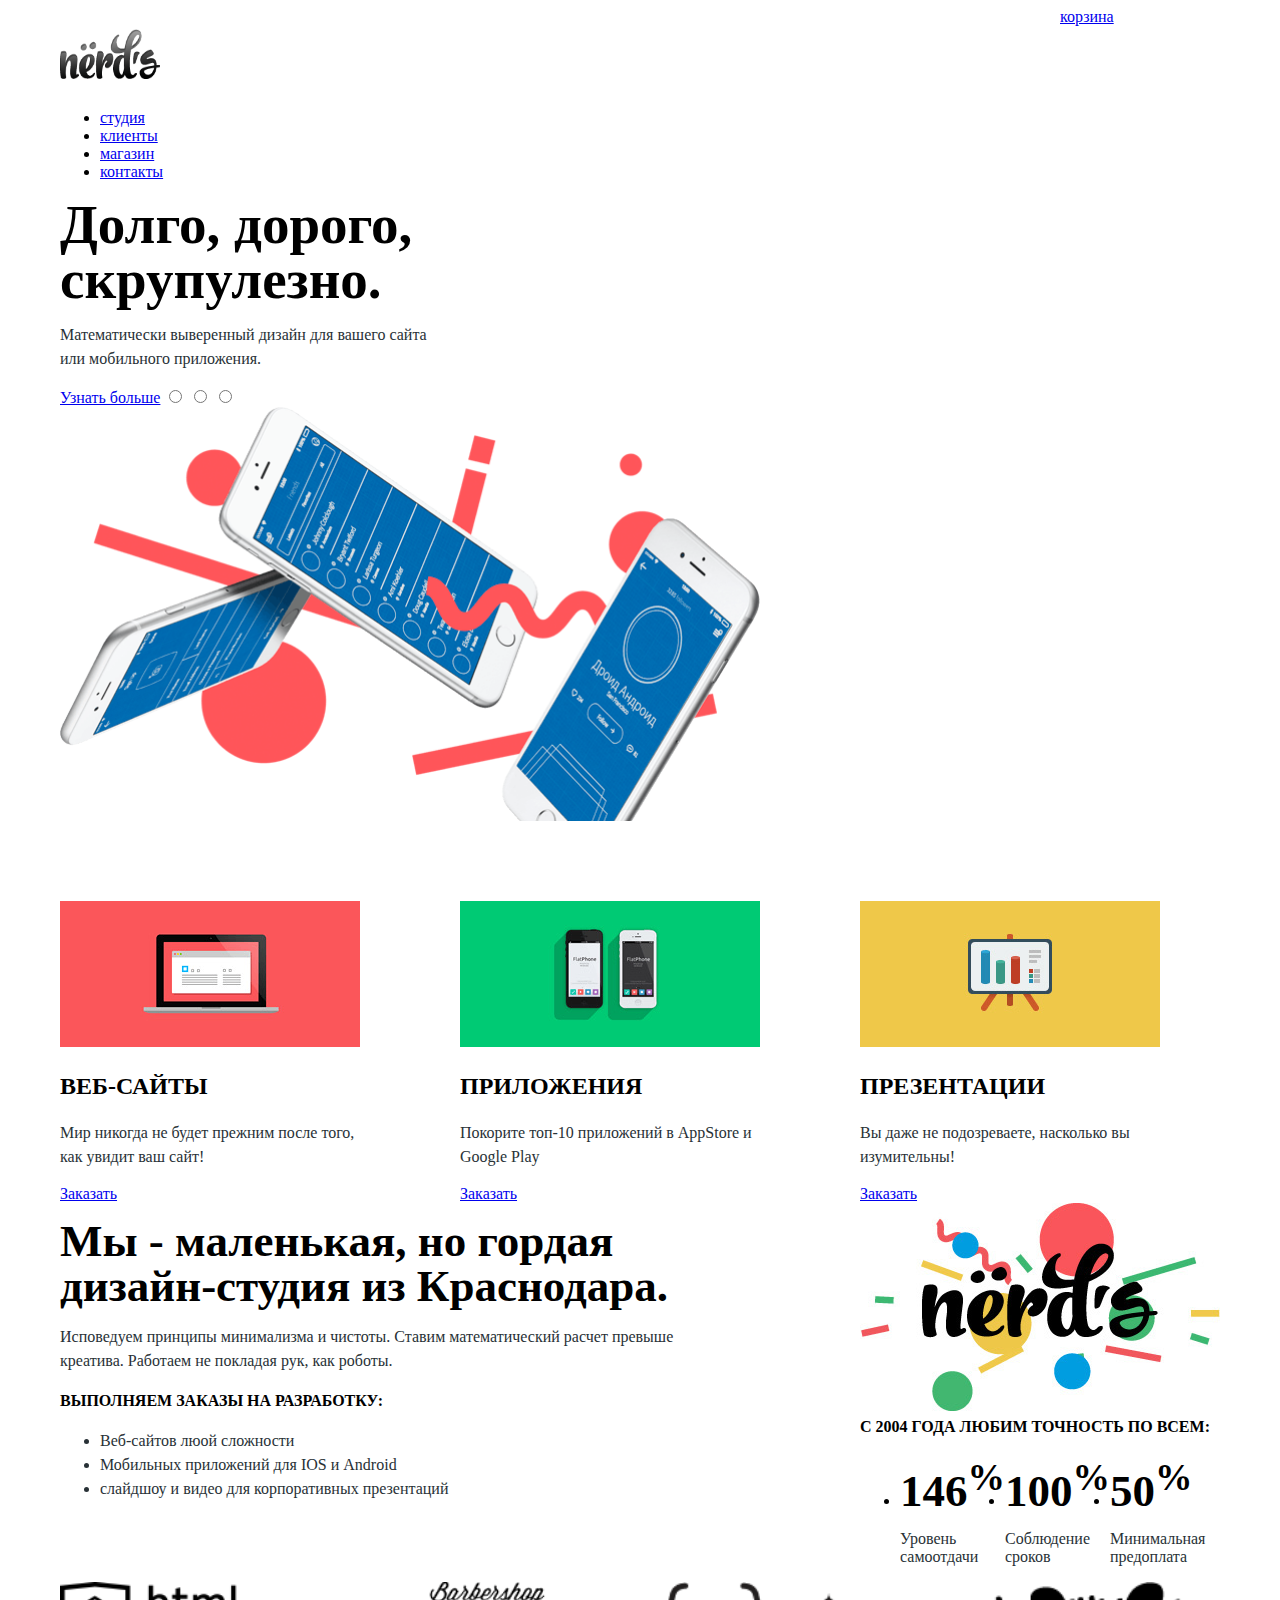
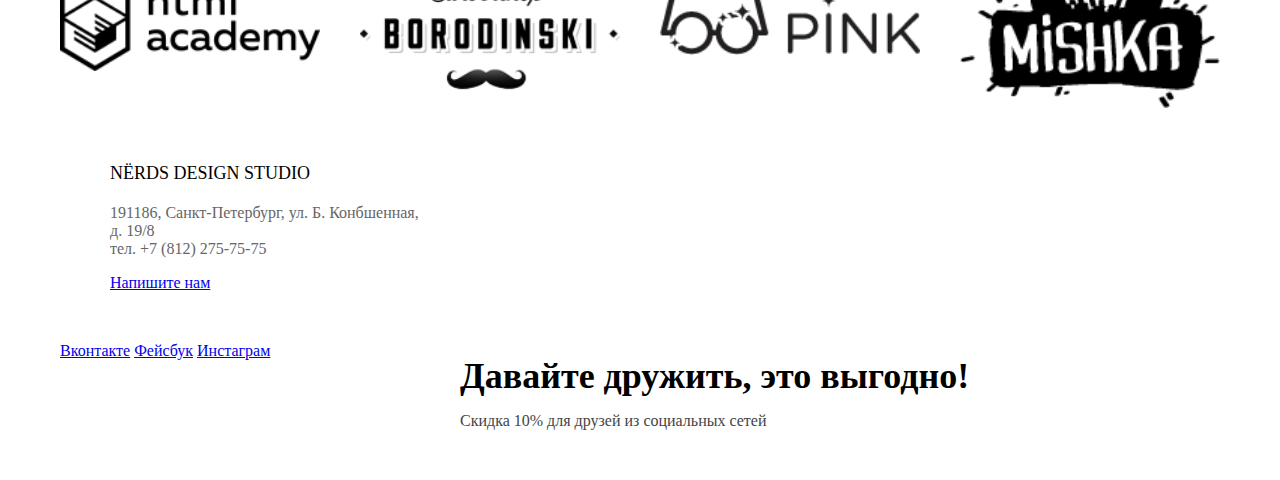
==== index.html @ a2ff3394 "Исправления" ====
<!DOCTYPE html>
<html lang="ru">
  <head>
    <meta charset="utf-8">
    <title>HTML Academy: Нёрдс</title>
    <link rel="stylesheet" href="css/style.css">
  </head>
  <body>
    <header class="main-header">
      <div class="container clearfix">
        <nav class="main-navigation">
          <h1  class="index-logo">
            <a><img src="img/nerds-logo.png" width="100" height="50" alt="Nёrds"></a>
          </h1>
          <ul>
            <li>
              <a href="#">студия</a>
            </li>
            <li>
              <a href="#">клиенты</a>
            </li>
            <li>
              <a href="catalog.html">магазин</a>
            </li>
            <li>
              <a href="#">контакты</a>
            </li>
          </ul>
        </nav>
        <div class="user-block">
          <a class="trash" href="#">корзина</a>
        </div>
        <div class="slider">
          <b>Долго, дорого, скрупулезно.</b>
          <p>Математически выверенный дизайн
              для вашего сайта или мобильного приложения.</p>
          <a class="btn" href="#">Узнать больше</a>
          <img src="img/slide1.png" alt="Компьютеры">
          <input type="radio" name="slider">
          <input type="radio" name="slider">
          <input type="radio" name="slider">
        </div>
      </div>
    </header>
    <main class="container clearfix">
      <div>
        <section class="activity">
          <img src="img/illustration-1.png" alt="Компьютер">
          <h2>веб-сайты</h2>
          <p>Мир никогда не будет прежним после того, как увидит ваш сайт!</p>
          <a class="btn" href="#">Заказать</a>
        </section>
        <section class="activity">
          <img src="img/illustration-2.png" alt="Мобильный телефон">
          <h2>Приложения</h2>
          <p>Покорите топ-10 приложений в AppStore и Google Play</p>
          <a class="btn" href="#">Заказать</a>
        </section>
        <section class="activity">
          <img src="img/illustration-3.png" alt="Презентация">
          <h2>Презентации</h2>
          <p>Вы даже не подозреваете, насколько вы изумительны!</p>
          <a class="btn" href="#">Заказать</a>
        </section>
      </div>
      <div class="company clearfix">
        <div class="description-company">
          <p><b>Мы - маленькая, но гордая дизайн-студия из Краснодара.</b></p>
          <p>Исповедуем принципы минимализма и чистоты. Ставим математический расчет
          превыше креатива. Работаем не покладая рук, как роботы.</p>
          <span>Выполняем заказы на разработку:</span>
          <ul>
            <li>Веб-сайтов люой сложности</li>
            <li>Мобильных приложений для IOS и Android</li>
            <li>слайдшоу и видео для корпоративных презентаций</li>
          </ul>
        </div>
        <div class="about-percentage">
          <img src="img/nerds-illustration.jpg" alt="logo-nerds">
          <span>С 2004 года любим точность по всем:</span>
          <ul>
            <li>
              <b>146<sup>%</sup></b>
              <p>Уровень самоотдачи</p>
            </li>
            <li>
              <b>100<sup>%</sup></b>
              <p>Соблюдение сроков</p>
            </li>
            <li>
              <b>50<sup>%</sup></b>
              <p>Минимальная предоплата</p>
            </li>
          </ul>
        </div>
      </div>
      <div class="sites clearfix">
        <img src="img/logo-1.png" alt="logo html academy">
        <img src="img/logo-2.png" alt="logo barbershop Borodinsky">
        <img src="img/logo-3.png" alt="logo pink">
        <img src="img/logo-4.png" alt="logo mishka">
      </div>
    </main>
    <footer class="main-footer">
      <div class="container map clearfix">
        <div class="contacts">
          <span>Nёrds design studio</span>
          <p>191186, Санкт-Петербург, ул. Б. Конбшенная, д. 19/8<br>
            тел. +7 (812) 275-75-75
          </p>
          <a class="btn" href="#">Напишите нам</a>
        </div>
      </div>
      <div class="container clearfix">
        <div class="footer-social">
          <a class="social-btn social-btn-vk" href="#">Вконтакте</a>
          <a class="social-btn social-btn-fb" href="#">Фейсбук</a>
          <a class="social-btn social-btn-inst" href="#">Инстаграм</a>
        </div>
        <div class="footer-offer">
          <p><b>Давайте дружить, это выгодно!</b></p>
          <p>Скидка 10% для друзей из социальных сетей</p>
        </div>
      </div>
    </footer>
  </body>
</html>
---- css/style.css ----
html{
  font-family: "Roboto";
  text-align: left;
}
.activity h2{
  color: #000000;
  font-size: 24px;
  line-height: 30px;
  text-transform: uppercase;
}
.slider p, .activity p, .description-company p, .description-company li{
  font-size: 16px;
  line-height: 24px;
  color: #283136;
}
.about-percentage p{
  font-size: 16px;
  line-height: 18px;
  color: #283136;
}
.footer-offer p{
  font-size: 16px;
  line-height: 22px;
  color: #444444;
}
.contacts p{
  font-size: 16px;
  line-height: 18px;
  color: #666666;
}
.slider b, .page-name{
  font-size: 55px;
  line-height: 55px;
  color: #000000;
}
.page-name{
  text-align: center;
}
.company b{
  font-size: 45px;
  line-height: 45px;
  color: #000000;
}
.company span{
  font-size: 16px;
  line-height: 24px;
  color: #000000;
  text-transform: uppercase;
  font-weight: bold;
}
.footer-offer b{
  font-size: 36px;
  line-height: 36px;
  color: #000000;
}
.filter h2, .catalog h2, .contacts span{
  font-size: 18px;
  line-height: 30px;
  color: #000000;
  text-transform: uppercase;
}
.filter label{
  font-size: 16px;
  line-height: 20px;
  color: #283136;
}
.clearfix::after {
  content: "";

  display: table;
  clear: both;
}
.container{
  width: 1160px;
  min-height: 130px;
  margin: 0 auto;
  padding: 0 20px;
}
.main-navigation{
  width: 960px;
  float: left;
}
.user-block{
  width: 160px;
  float: right;
}
.slider{
  width: 380px;
  float: left;
  margin-right: 55px;
}
.slider img{
  float: left;
  width: 700px;
  margin-right: 30px;
}
.main-header{
  margin-bottom: 80px;
}
.activity{
  width: 300px;
  margin-right: 100px;
  float: left;
}
.activity:nth-child(3){
  margin-right: 0;
}
.description-company{
  width: 660px;
  float: left;
}
.about-percentage{
  width: 360px;
  float: right;
}
.about-percentage li{
  width: 105px;
  float: left;
}
.sites img{
  width: 260px;
  float: left;
  margin-right: 40px;
}
.sites img:nth-child(4){
  margin-right: 0;
}
.map{
  background: url(img/map.png);
}
.contacts{
  width: 320px;
  float: left;
  padding: 50px;
}
.footer-social{
  width: 260px;
  float: left;
  margin-right: 140px;
}
.footer-offer{
  width: 560px;
  float: left;
}
.filter{
  width: 260px;
  float: left;
  margin-right: 140px;
}
.catalog{
  width: 760px;
  float: right;
}
.product{
  width: 360px;
  float: left;
  margin-right: 40px;
}
.product:nth-child(2n){
  margin-right: 0;
}
.catalog-sort h2{
  width: 160px;
  float: left;
}
.catalog-sort-how{
  width: 360px;
  float: right;
}
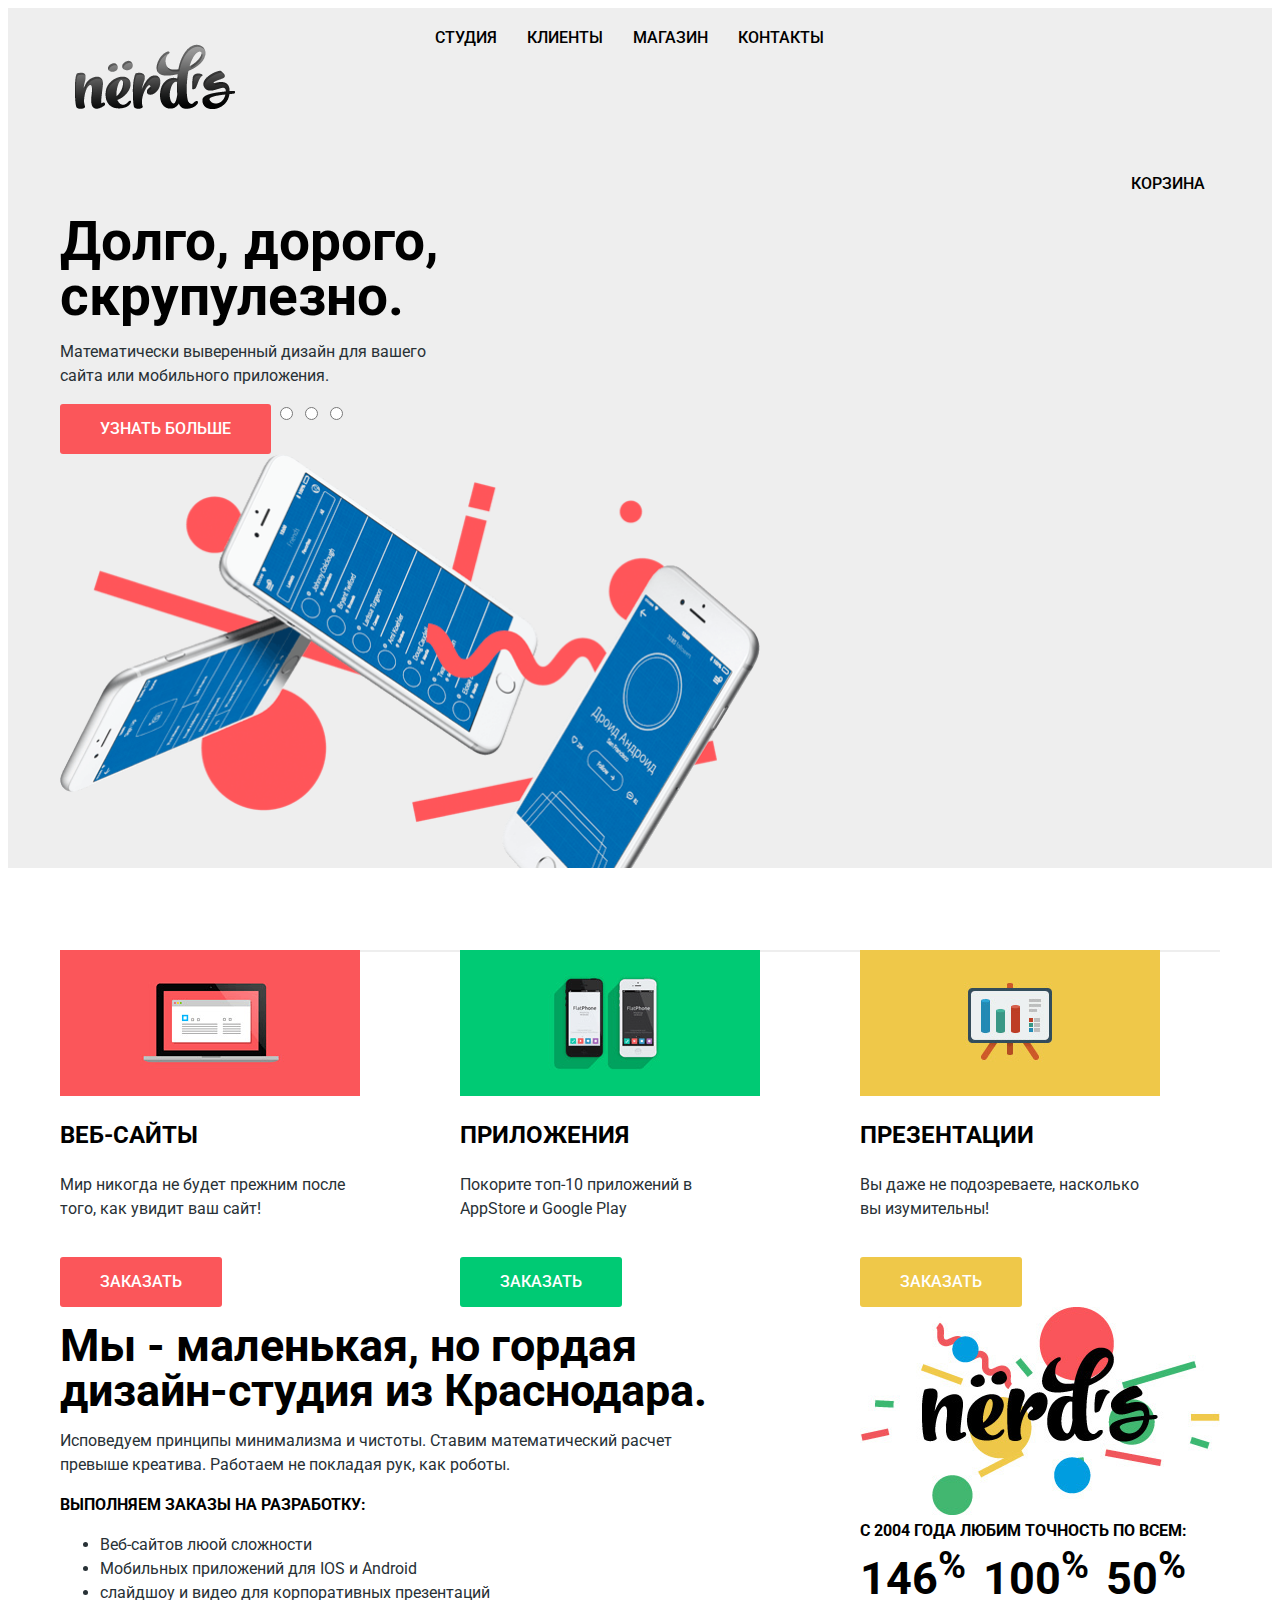
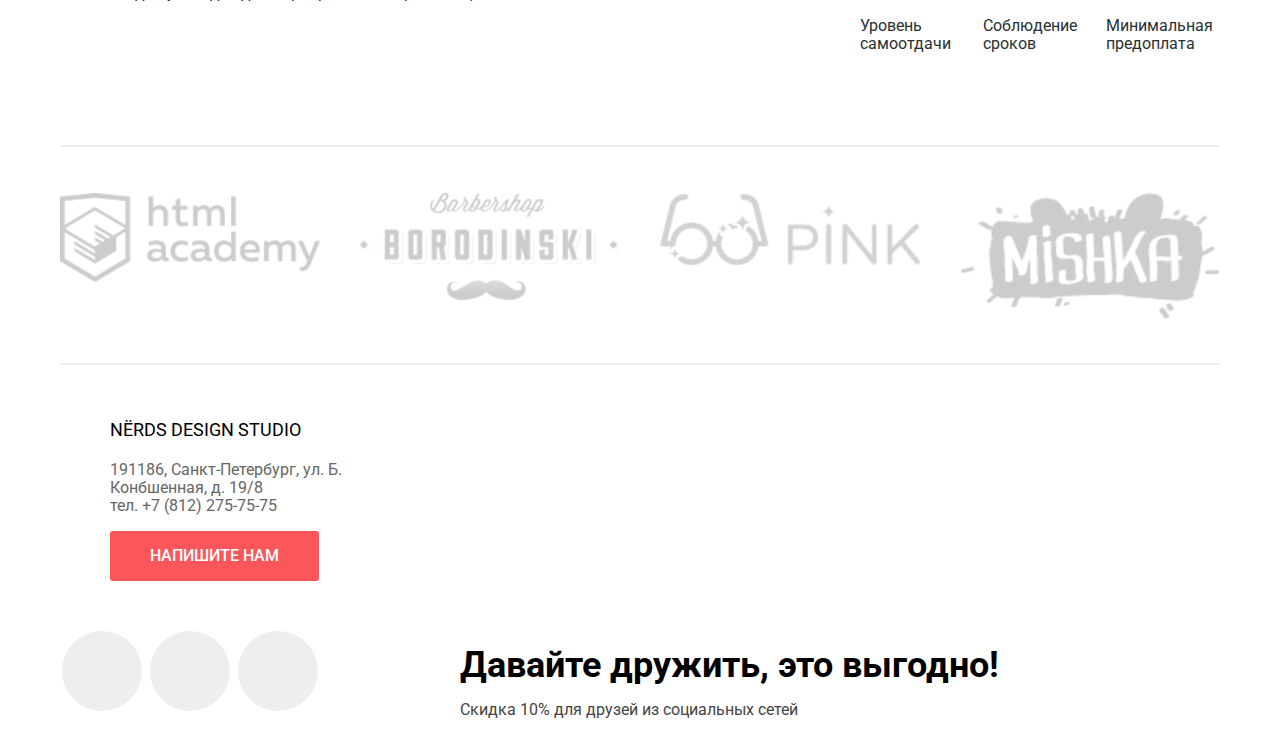
==== commit c70a0e75: "декоративные элементы" ====
--- a/index.html
+++ b/index.html
@@ -3,32 +3,35 @@
   <head>
     <meta charset="utf-8">
     <title>HTML Academy: Нёрдс</title>
+    <link href="https://fonts.googleapis.com/css?family=Roboto:400,500,700&amp;subset=cyrillic" rel="stylesheet">
     <link rel="stylesheet" href="css/style.css">
   </head>
   <body>
     <header class="main-header">
       <div class="container clearfix">
-        <nav class="main-navigation">
-          <h1  class="index-logo">
-            <a><img src="img/nerds-logo.png" width="100" height="50" alt="Nёrds"></a>
-          </h1>
-          <ul>
-            <li>
-              <a href="#">студия</a>
-            </li>
-            <li>
-              <a href="#">клиенты</a>
-            </li>
-            <li>
-              <a href="catalog.html">магазин</a>
-            </li>
-            <li>
-              <a href="#">контакты</a>
-            </li>
-          </ul>
-        </nav>
-        <div class="user-block">
-          <a class="trash" href="#">корзина</a>
+        <div class="header-menu clearfix">
+          <nav class="main-navigation clearfix">
+            <h1  class="index-logo">
+              <a><img src="img/nerds-logo.png" alt="Nёrds"></a>
+            </h1>
+            <ul class="main-menu">
+              <li>
+                <a href="#">студия</a>
+              </li>
+              <li>
+                <a href="#">клиенты</a>
+              </li>
+              <li>
+                <a href="catalog.html">магазин</a>
+              </li>
+              <li>
+                <a href="#">контакты</a>
+              </li>
+            </ul>
+          </nav>
+          <div class="user-block">
+            <a class="cart" href="#">корзина</a>
+          </div>
         </div>
         <div class="slider">
           <b>Долго, дорого, скрупулезно.</b>
@@ -43,7 +46,7 @@
       </div>
     </header>
     <main class="container clearfix">
-      <div>
+      <div class="activities">
         <section class="activity">
           <img src="img/illustration-1.png" alt="Компьютер">
           <h2>веб-сайты</h2>
@@ -54,13 +57,13 @@
           <img src="img/illustration-2.png" alt="Мобильный телефон">
           <h2>Приложения</h2>
           <p>Покорите топ-10 приложений в AppStore и Google Play</p>
-          <a class="btn" href="#">Заказать</a>
+          <a class="btn btn-2" href="#">Заказать</a>
         </section>
         <section class="activity">
           <img src="img/illustration-3.png" alt="Презентация">
           <h2>Презентации</h2>
           <p>Вы даже не подозреваете, насколько вы изумительны!</p>
-          <a class="btn" href="#">Заказать</a>
+          <a class="btn btn-3" href="#">Заказать</a>
         </section>
       </div>
       <div class="company clearfix">
--- a/css/style.css
+++ b/css/style.css
@@ -1,6 +1,132 @@
 html{
-  font-family: "Roboto";
+  font-family: 'Roboto', sans-serif;
   text-align: left;
+}
+body{
+  min-width: 1200px;
+}
+.clearfix::after {
+  content: "";
+  display: table;
+  clear: both;
+}
+.container{
+  width: 1160px;
+  margin: 0 auto;
+  padding: 0 20px;
+}
+.main-header{
+  background: #eeeeee;
+  color: #000000;
+}
+.index-logo{
+  float: left;
+  width: 160px;
+  margin-right: 200px;
+}
+.index-logo:hover{
+  opacity: 0.8;
+}
+.index-logo:active{
+  opacity: 0.3;
+}
+.main-menu{
+  float: left;
+  width: 440px;
+}
+.main-navigation ul{
+  margin: 0;
+  padding: 0;
+  list-style: none;
+  font-size: 0;
+}
+.main-navigation li{
+  display:inline-block;
+  vertical-align: top;
+  font-size: 16px;
+  line-height: 30px;
+  font-weight: 500;
+  text-transform: uppercase;
+}
+.main-navigation a{
+  display: block;
+  color: #000000;
+  text-decoration: none;
+  padding: 15px;
+}
+.main-navigation a:hover {
+  color: #fb565a;
+}
+.main-navigation a:active {
+  opacity: 0.3
+}
+.main-navigation a .active{
+  text-decoration: underline;
+}
+.user-block{
+  float: right;
+  max-width: 160px;
+}
+.cart{
+  position: relative;
+  display:inline-block;
+  padding: 15px;
+  padding-left: 60px;
+  vertical-align: top;
+  font-size: 16px;
+  line-height: 30px;
+  font-weight: 500;
+  text-transform: uppercase;
+  color: #000000;
+  text-decoration: none;
+}
+.cart:hover {
+  color: #fb565a;
+}
+.cart:active {
+  opacity: 0.3;
+}
+.cart::before {
+  content: "";
+  position: absolute;
+  top: 21px;
+  right: 100px;
+  width: 16px;
+  height: 20px;
+  background: url(img/cart-icon.png) no-repeat;
+}
+.slider{
+  width: 380px;
+  float: left;
+  margin-right: 55px;
+}
+.slider img{
+  float: left;
+  width: 700px;
+  margin-right: 30px;
+}
+.main-header{
+  margin-bottom: 80px;
+}
+.btn{
+  display: inline-block;
+  padding: 16px 40px;
+  font-size: 16px;
+  line-height: 18px;
+  font-weight: 500;
+  text-transform: uppercase;
+  text-decoration: none;
+  background: #fb565a;
+  color: #ffffff;
+  border-radius: 3px;
+  vertical-align: top;
+  text-align: center;
+}
+.btn-2{
+  background: #00ca74;
+}
+.btn-3{
+  background: #efc849;
 }
 .activity h2{
   color: #000000;
@@ -64,38 +190,12 @@
   line-height: 20px;
   color: #283136;
 }
-.clearfix::after {
-  content: "";
-
-  display: table;
-  clear: both;
-}
-.container{
-  width: 1160px;
-  min-height: 130px;
-  margin: 0 auto;
-  padding: 0 20px;
-}
-.main-navigation{
-  width: 960px;
-  float: left;
-}
-.user-block{
-  width: 160px;
-  float: right;
-}
-.slider{
-  width: 380px;
-  float: left;
-  margin-right: 55px;
-}
-.slider img{
-  float: left;
-  width: 700px;
-  margin-right: 30px;
-}
-.main-header{
-  margin-bottom: 80px;
+.activities{
+  margin-bottom: 82px;
+}
+.activity p{
+  margin-bottom: 36px;
+  margin-top: 23px;
 }
 .activity{
   width: 300px;
@@ -105,6 +205,11 @@
 .activity:nth-child(3){
   margin-right: 0;
 }
+.company{
+margin-top: 82px;
+margin-bottom: 76px;
+border-top: 2px solid #eeeeee;
+}
 .description-company{
   width: 660px;
   float: left;
@@ -113,14 +218,31 @@
   width: 360px;
   float: right;
 }
+.about-percentage ul{
+  margin: 0;
+  padding: 0;
+  list-style: none;
+  font-size: 0;
+}
 .about-percentage li{
   width: 105px;
   float: left;
+  margin-right: 18px;
+}
+.about-percentage li:nth-child(3){
+  margin-right: 0;
+}
+.sites{
+  border-top: 2px solid #eeeeee;
+  border-bottom: 2px solid #eeeeee;
 }
 .sites img{
   width: 260px;
   float: left;
   margin-right: 40px;
+  opacity: 0.2;
+  margin-top: 46px;
+  margin-bottom: 44px;
 }
 .sites img:nth-child(4){
   margin-right: 0;
@@ -137,6 +259,25 @@
   width: 260px;
   float: left;
   margin-right: 140px;
+}
+.social-btn{
+  display: inline-block;
+  width: 80px;
+  height: 80px;
+  margin: 0 2px;
+  vertical-align: top;
+  text-decoration: none;
+  font-size: 0;
+  border-radius: 80px;
+}
+.social-btn-vk{
+  background: #eeeeee url(img/vk-icon.png) no-repeat;
+}
+.social-btn-fb{
+  background: #eeeeee url(img/fb-icon.png) no-repeat;
+}
+.social-btn-inst{
+  background: #eeeeee url(img/insta-icon.png) no-repeat;
 }
 .footer-offer{
   width: 560px;
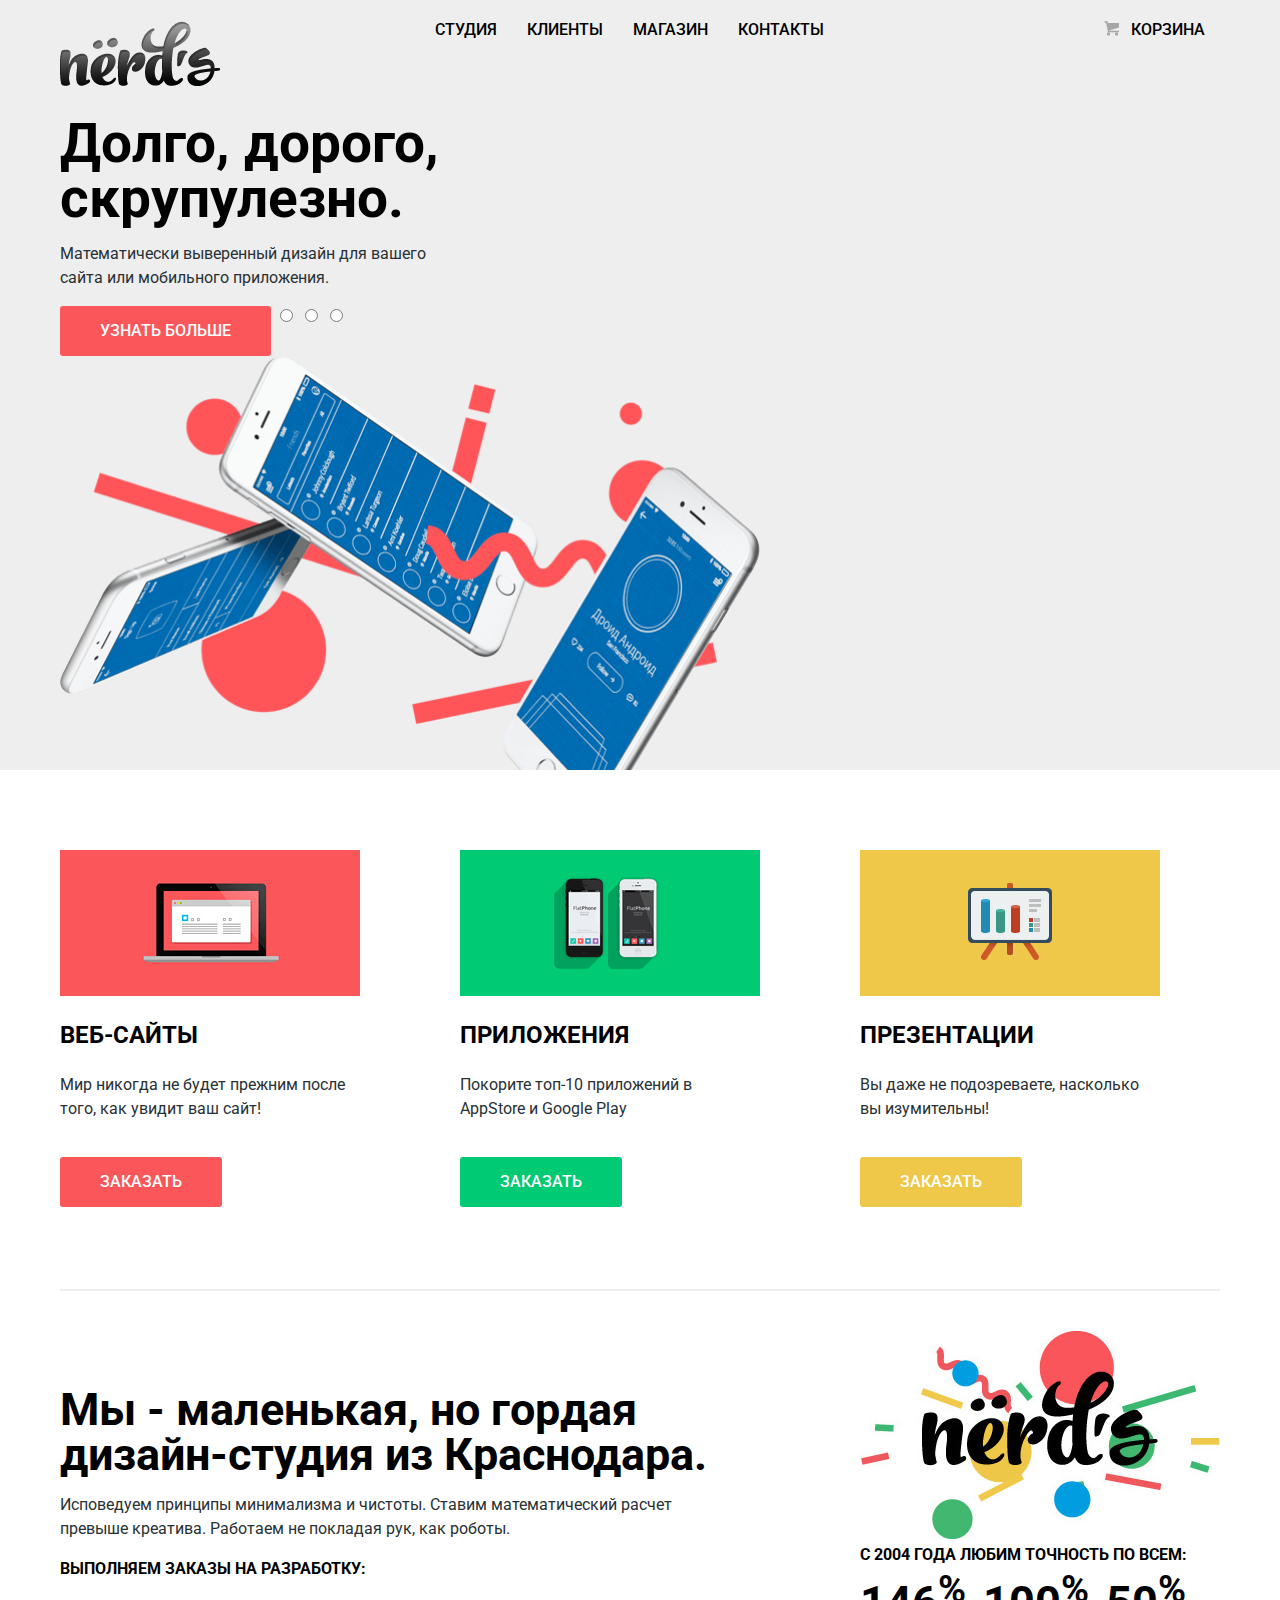
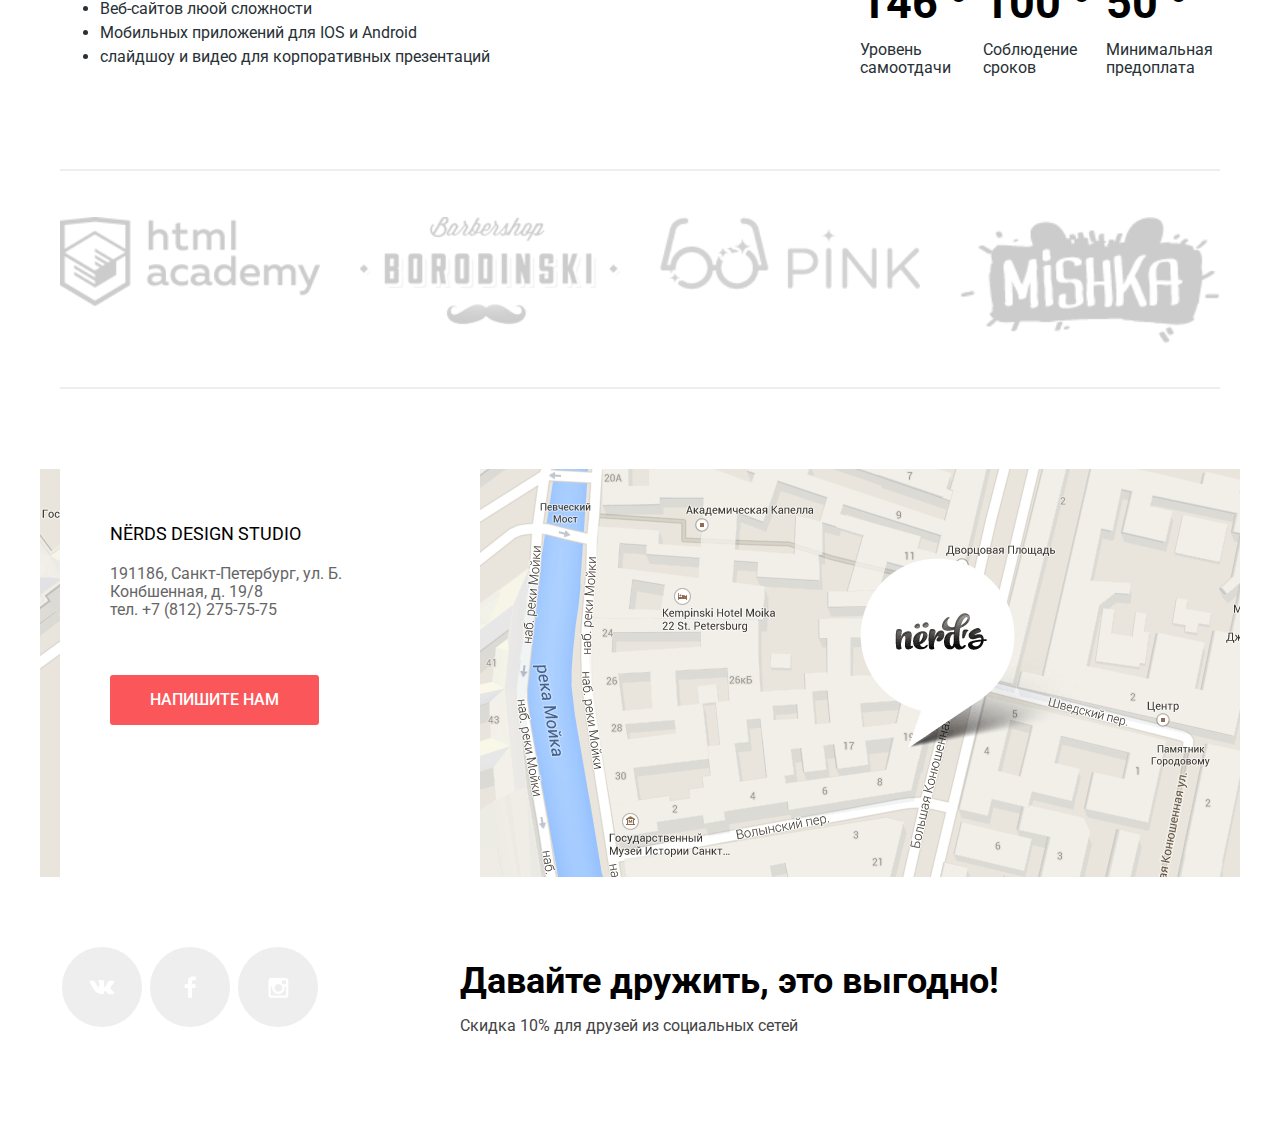
==== commit 5c248c2c: "исправления" ====
--- a/index.html
+++ b/index.html
@@ -10,10 +10,10 @@
     <header class="main-header">
       <div class="container clearfix">
         <div class="header-menu clearfix">
+          <h1  class="index-logo">
+            <a><img src="img/nerds-logo.png" alt="Nёrds"></a>
+          </h1>
           <nav class="main-navigation clearfix">
-            <h1  class="index-logo">
-              <a><img src="img/nerds-logo.png" alt="Nёrds"></a>
-            </h1>
             <ul class="main-menu">
               <li>
                 <a href="#">студия</a>
@@ -46,7 +46,7 @@
       </div>
     </header>
     <main class="container clearfix">
-      <div class="activities">
+      <div class="activities clearfix">
         <section class="activity">
           <img src="img/illustration-1.png" alt="Компьютер">
           <h2>веб-сайты</h2>
--- a/css/style.css
+++ b/css/style.css
@@ -4,6 +4,7 @@
 }
 body{
   min-width: 1200px;
+  margin: 0;
 }
 .clearfix::after {
   content: "";
@@ -30,7 +31,7 @@
 .index-logo:active{
   opacity: 0.3;
 }
-.main-menu{
+.main-navigation{
   float: left;
   width: 440px;
 }
@@ -93,7 +94,7 @@
   right: 100px;
   width: 16px;
   height: 20px;
-  background: url(img/cart-icon.png) no-repeat;
+  background: url(../img/cart-icon.png) no-repeat;
 }
 .slider{
   width: 380px;
@@ -149,7 +150,7 @@
   line-height: 22px;
   color: #444444;
 }
-.contacts p{
+.contacts p, .product-description p{
   font-size: 16px;
   line-height: 18px;
   color: #666666;
@@ -179,7 +180,7 @@
   line-height: 36px;
   color: #000000;
 }
-.filter h2, .catalog h2, .contacts span{
+.filter h2, .contacts span{
   font-size: 18px;
   line-height: 30px;
   color: #000000;
@@ -206,17 +207,19 @@
   margin-right: 0;
 }
 .company{
-margin-top: 82px;
+margin-top: 80px;
 margin-bottom: 76px;
 border-top: 2px solid #eeeeee;
 }
 .description-company{
   width: 660px;
   float: left;
+  padding-top: 80px;
 }
 .about-percentage{
   width: 360px;
   float: right;
+  padding-top: 40px;
 }
 .about-percentage ul{
   margin: 0;
@@ -247,18 +250,33 @@
 .sites img:nth-child(4){
   margin-right: 0;
 }
+.main-footer{
+  margin-top: 80px;
+  margin-bottom: 70px;
+}
 .map{
-  background: url(img/map.png);
+  background: url(../img/map.png) ;
+  background-size: 1440px 416px;
+  margin-bottom: 70px;
 }
 .contacts{
   width: 320px;
+  height: 308px;
   float: left;
   padding: 50px;
+  background: #ffffff;
+}
+.contacts .btn{
+  margin-top: 40px;
+}
+.contacts span{
+  margin-bottom: 27px;
 }
 .footer-social{
   width: 260px;
   float: left;
   margin-right: 140px;
+  text-align: center;
 }
 .social-btn{
   display: inline-block;
@@ -271,13 +289,19 @@
   border-radius: 80px;
 }
 .social-btn-vk{
-  background: #eeeeee url(img/vk-icon.png) no-repeat;
+  background: #eeeeee url(../img/vk-icon.png) no-repeat center;
 }
 .social-btn-fb{
-  background: #eeeeee url(img/fb-icon.png) no-repeat;
+  background: #eeeeee url(../img/fb-icon.png) no-repeat center;
 }
 .social-btn-inst{
-  background: #eeeeee url(img/insta-icon.png) no-repeat;
+  background: #eeeeee url(../img/insta-icon.png) no-repeat center;
+}
+.social-btn:hover{
+  background-color: #e74246;
+}
+.social-btn:active{
+  background-color: #d7373b;
 }
 .footer-offer{
   width: 560px;
@@ -292,19 +316,63 @@
   width: 760px;
   float: right;
 }
-.product{
-  width: 360px;
-  float: left;
-  margin-right: 40px;
-}
-.product:nth-child(2n){
-  margin-right: 0;
-}
 .catalog-sort h2{
   width: 160px;
   float: left;
+  font-size: 18px;
+  line-height: 18px;
+  text-transform: uppercase;
 }
 .catalog-sort-how{
   width: 360px;
   float: right;
 }
+.catalog-sort-how a{
+  color: #000000;
+  font-size: 14px;
+  line-height: 18px;
+  text-decoration: none;
+  text-transform: uppercase;
+  opacity: 0.3;
+}
+.catalog-sort-how .active{
+  opacity: 1;
+}
+.product{
+  position: relative;
+  width: 360px;
+  float: left;
+  margin-right: 40px;
+  margin-bottom: 36px;
+}
+.product:nth-child(2n){
+  margin-right: 0;
+}
+.product:hover .product-description{
+  display: block;
+}
+.product-description{
+  display: none;
+  position: absolute;
+  bottom: 0;
+  background-color: #eeeeee;
+  width: 100%;
+  height: 232px;
+  text-align: center;
+}
+.product-description h2 a{
+  font-size: 18px;
+  line-height: 30px;
+  color: #000000;
+  text-transform: uppercase;
+  text-decoration: none;
+}
+.catalog-pagination .btn{
+  padding: 18px 20px;
+  background-color: #eeeeee;
+  margin-top: 24px;
+  color: #000000;
+}
+.catalog-pagination .btn:nth-child(4){
+  padding: 18px 80px;
+}
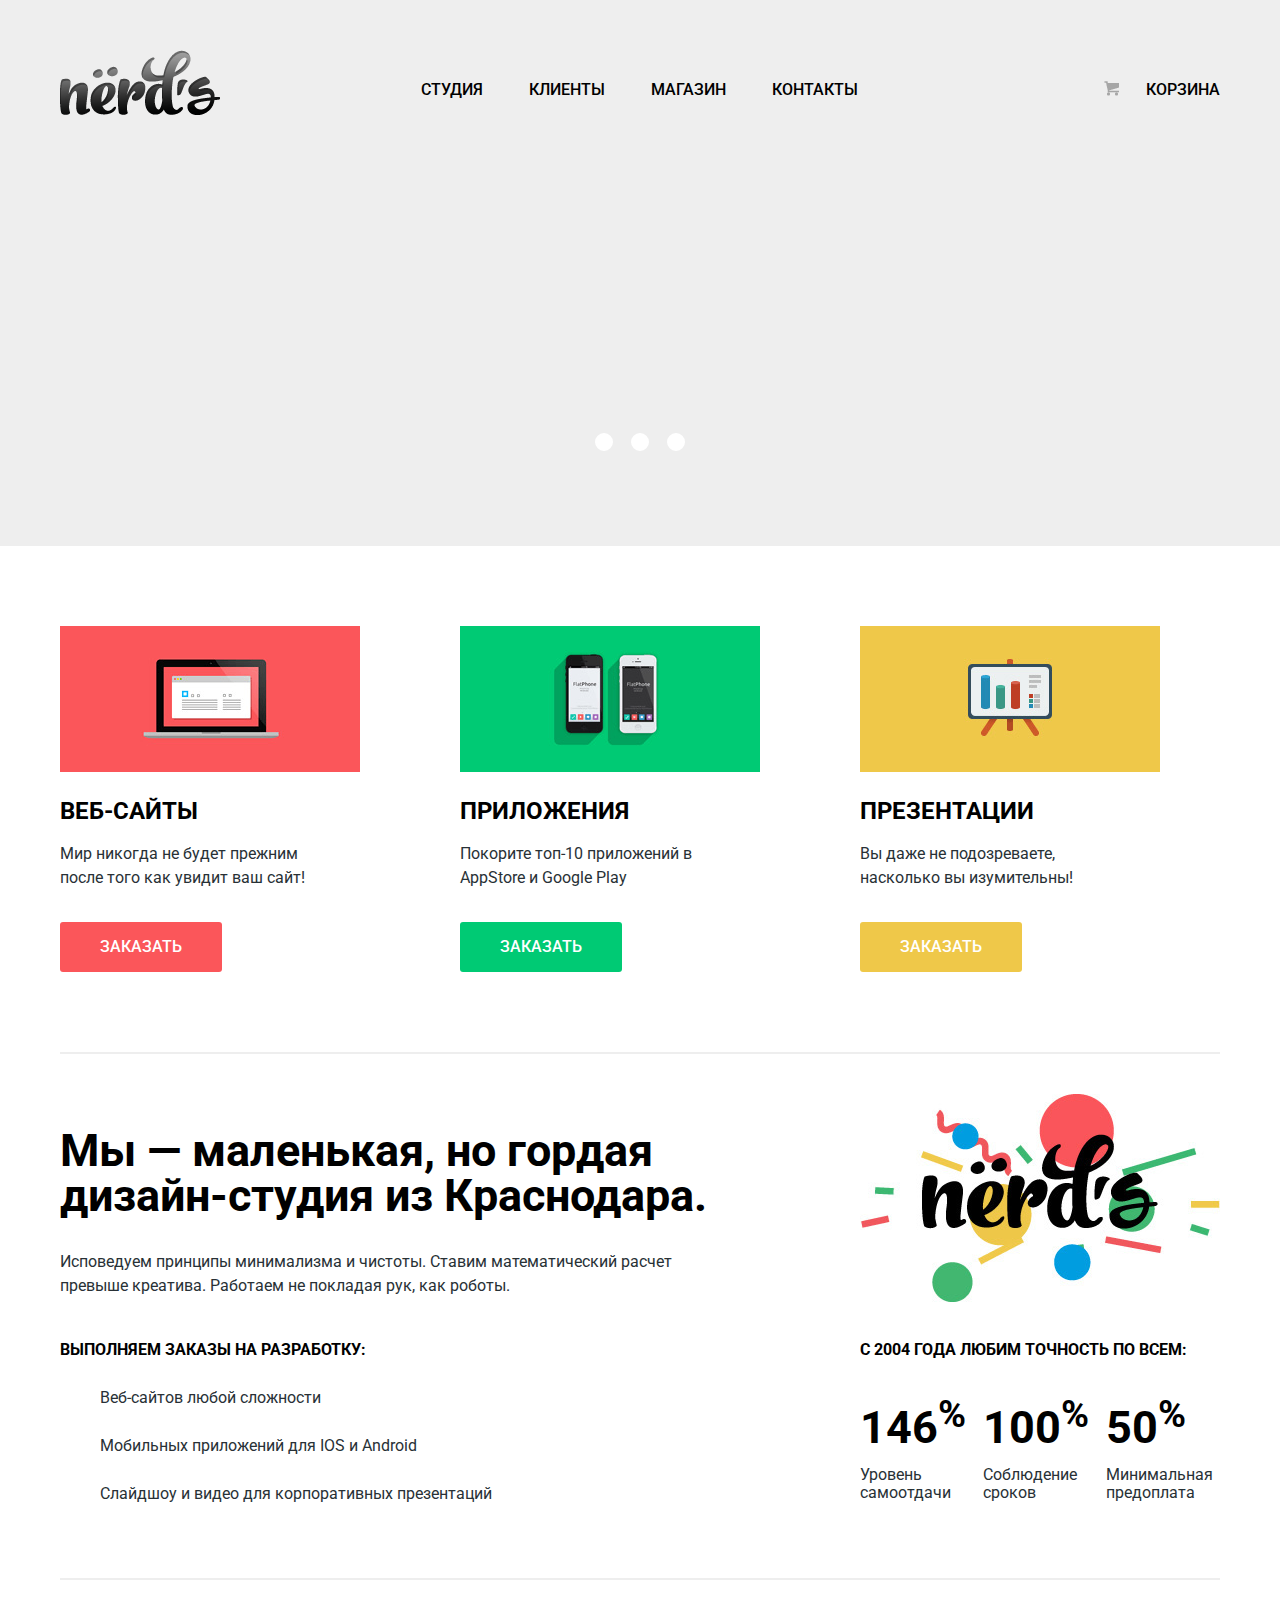
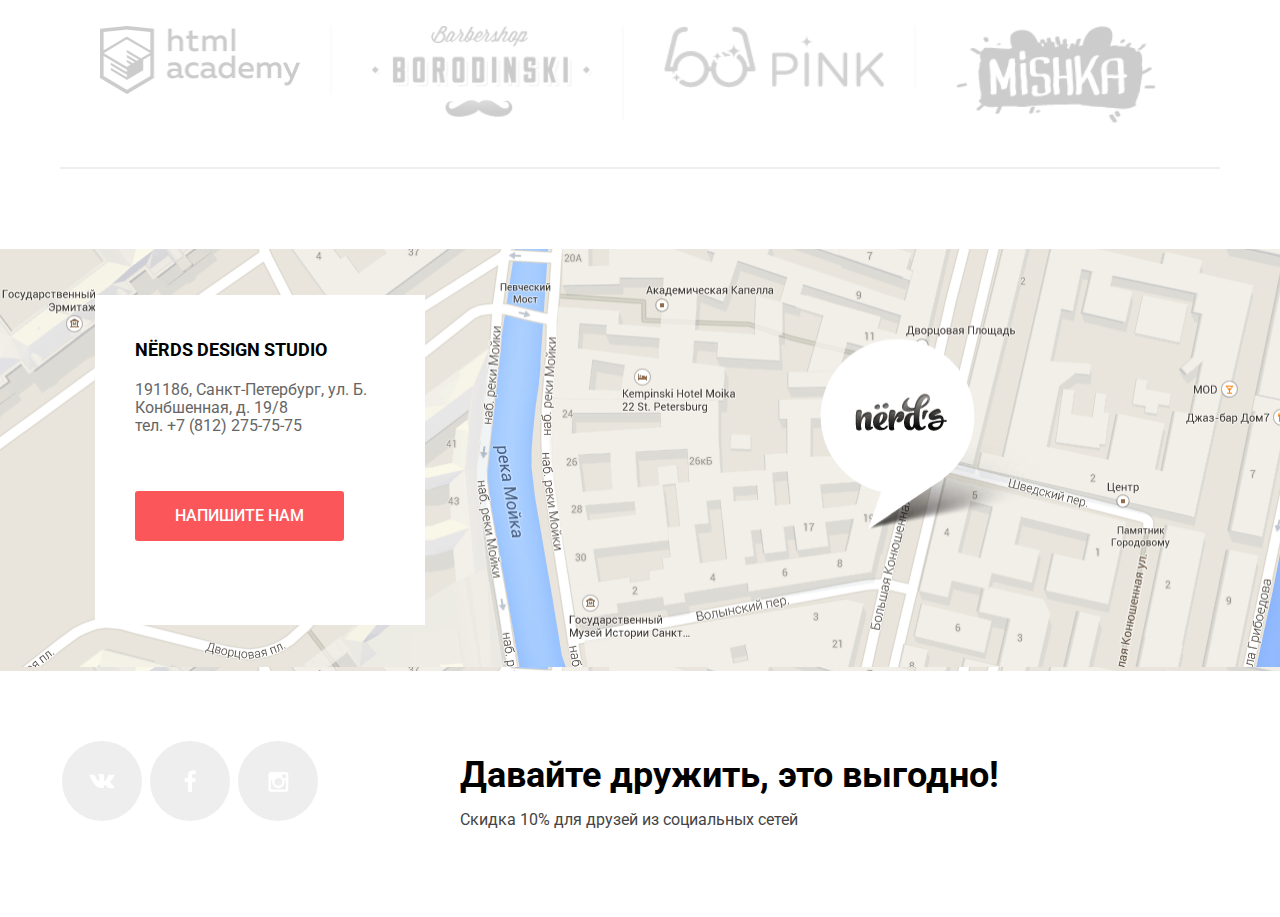
==== commit c014c387: "оформление контента" ====
--- a/index.html
+++ b/index.html
@@ -34,14 +34,40 @@
           </div>
         </div>
         <div class="slider">
-          <b>Долго, дорого, скрупулезно.</b>
-          <p>Математически выверенный дизайн
-              для вашего сайта или мобильного приложения.</p>
-          <a class="btn" href="#">Узнать больше</a>
-          <img src="img/slide1.png" alt="Компьютеры">
-          <input type="radio" name="slider">
-          <input type="radio" name="slider">
-          <input type="radio" name="slider">
+          <input type="radio" id="btn-1" name="toggle">
+          <input type="radio" id="btn-2" name="toggle">
+          <input type="radio" id="btn-3" name="toggle">
+          <div class="slider-controls">
+            <label for="btn-1"></label>
+            <label for="btn-2"></label>
+            <label for="btn-3"></label>
+          </div>
+          <div class="slides">
+            <div class="slide">
+              <div class="slide-text">
+                <div class="slide-title">Долго, дорого, скрупулезно.</div>
+                <p>Математически выверенный дизайн<br>
+                    для вашего сайта или мобильного приложения.</p>
+                <a class="btn" href="#">Узнать больше</a>
+              </div>
+            </div>
+            <div class="slide">
+              <div class="slide-text">
+                <div class="slide-title">Любим математику как никто другой</div>
+                <p>Никакого креатива, только математические формулы<br>
+                    для расчета идеальных пропорций.</p>
+                <a class="btn" href="#">Узнать больше</a>
+              </div>
+            </div>
+            <div class="slide">
+              <div class="slide-text">
+                <div class="slide-title">Только ночь,<br>только хардкор</div>
+                <p>Работать днем, как все? Мы против этого.<br>
+                    Ближе к полуночи работа только начинается.</p>
+                <a class="btn" href="#">Узнать больше</a>
+              </div>
+            </div>
+          </div>
         </div>
       </div>
     </header>
@@ -50,7 +76,7 @@
         <section class="activity">
           <img src="img/illustration-1.png" alt="Компьютер">
           <h2>веб-сайты</h2>
-          <p>Мир никогда не будет прежним после того, как увидит ваш сайт!</p>
+          <p>Мир никогда не будет прежним после того как увидит ваш сайт!</p>
           <a class="btn" href="#">Заказать</a>
         </section>
         <section class="activity">
@@ -68,14 +94,14 @@
       </div>
       <div class="company clearfix">
         <div class="description-company">
-          <p><b>Мы - маленькая, но гордая дизайн-студия из Краснодара.</b></p>
+          <b>Мы — маленькая, но гордая дизайн-студия из Краснодара.</b>
           <p>Исповедуем принципы минимализма и чистоты. Ставим математический расчет
           превыше креатива. Работаем не покладая рук, как роботы.</p>
           <span>Выполняем заказы на разработку:</span>
           <ul>
-            <li>Веб-сайтов люой сложности</li>
+            <li>Веб-сайтов любой сложности</li>
             <li>Мобильных приложений для IOS и Android</li>
-            <li>слайдшоу и видео для корпоративных презентаций</li>
+            <li>Слайдшоу и видео для корпоративных презентаций</li>
           </ul>
         </div>
         <div class="about-percentage">
@@ -105,7 +131,7 @@
       </div>
     </main>
     <footer class="main-footer">
-      <div class="container map clearfix">
+      <div class="map clearfix">
         <div class="contacts">
           <span>Nёrds design studio</span>
           <p>191186, Санкт-Петербург, ул. Б. Конбшенная, д. 19/8<br>
--- a/css/style.css
+++ b/css/style.css
@@ -1,5 +1,5 @@
 html{
-  font-family: 'Roboto', sans-serif;
+  font-family: 'Roboto', "Arial", sans-serif;
   text-align: left;
 }
 body{
@@ -23,7 +23,9 @@
 .index-logo{
   float: left;
   width: 160px;
-  margin-right: 200px;
+  margin-right: 178px;
+  margin-top: 50px;
+  margin-bottom: 0;
 }
 .index-logo:hover{
   opacity: 0.8;
@@ -33,7 +35,8 @@
 }
 .main-navigation{
   float: left;
-  width: 440px;
+  width: 486px;
+  margin-top: 60px;
 }
 .main-navigation ul{
   margin: 0;
@@ -53,7 +56,8 @@
   display: block;
   color: #000000;
   text-decoration: none;
-  padding: 15px;
+  padding: 15px 23px;
+  padding-bottom: 12px;
 }
 .main-navigation a:hover {
   color: #fb565a;
@@ -61,18 +65,33 @@
 .main-navigation a:active {
   opacity: 0.3
 }
-.main-navigation a .active{
-  text-decoration: underline;
+.main-navigation .active{
+  position: relative;
+}
+.main-navigation .active::after{
+  content: "";
+  position: absolute;
+  right: 22px;
+  bottom: 0;
+  left: 22px;
+  width: 100%;
+  height: 2px;
+  background-color: #fb565a;
+}
+.main-navigation .active a:hover{
+  color: #000000;
 }
 .user-block{
   float: right;
   max-width: 160px;
+  margin-top: 60px;
 }
 .cart{
   position: relative;
   display:inline-block;
   padding: 15px;
   padding-left: 60px;
+  padding-right: 0;
   vertical-align: top;
   font-size: 16px;
   line-height: 30px;
@@ -97,17 +116,86 @@
   background: url(../img/cart-icon.png) no-repeat;
 }
 .slider{
-  width: 380px;
-  float: left;
-  margin-right: 55px;
-}
-.slider img{
-  float: left;
-  width: 700px;
-  margin-right: 30px;
-}
-.main-header{
-  margin-bottom: 80px;
+  position: relative;
+  width: 1160px;
+  height: 423px;
+}
+.slider input[type=radio]{
+  position: absolute;
+  opacity: 0;
+}
+.slider-controls{
+  position: absolute;
+  bottom:95px;
+  left:50%;
+  width:200px;
+  height:18px;
+  margin-left:-100px;
+  text-align:center;
+  z-index:1000;
+}
+.slider-controls label{
+  display:inline-block;
+  width:8px;
+  height:8px;
+  margin:0 7px;
+  background:white;
+  border:5px solid white;
+  vertical-align:top;
+  border-radius:50%;
+  cursor:pointer;
+}
+#btn-1:checked ~ .slider-controls label[for="btn-1"],
+#btn-2:checked ~ .slider-controls label[for="btn-2"],
+#btn-3:checked ~ .slider-controls label[for="btn-3"] {
+    background:#c1c1c1;
+}
+.slide{
+  position: absolute;
+  top: 0;
+  left: 0;
+  width: 100%;
+  height: 100%;
+  overflow: hidden;
+}
+.slide-text{
+  padding: 70px 0;
+  width: 560px;
+  font-size: 16px;
+  line-height: 24px;
+  color: #283136;
+}
+.slide-title{
+  padding-bottom: 10px;
+  font-size: 55px;
+  line-height: 55px;
+  font-weight: 500;
+  color: #000000;
+}
+.slide .btn{
+  margin-top: 23px;
+  padding: 16px 54px;
+}
+.slide:nth-child(1){
+  background: url(../img/slide1.png) no-repeat 430px 10px;
+}
+.slide:nth-child(2){
+  background: url(../img/slide2.png) no-repeat 100% -8px;
+}
+.slide:nth-child(3){
+  background: url(../img/slide3.png) no-repeat 100% 10px;
+}
+.slide{
+  display:none;
+}
+#btn-1:checked ~ .slides .slide:nth-child(1) {
+    display: block;
+}
+#btn-2:checked ~ .slides .slide:nth-child(2) {
+    display: block;
+}
+#btn-3:checked ~ .slides .slide:nth-child(3) {
+    display: block;
 }
 .btn{
   display: inline-block;
@@ -129,97 +217,84 @@
 .btn-3{
   background: #efc849;
 }
+.activities{
+  margin-top: 80px;
+  margin-bottom: 80px;
+}
 .activity h2{
   color: #000000;
   font-size: 24px;
   line-height: 30px;
   text-transform: uppercase;
-}
-.slider p, .activity p, .description-company p, .description-company li{
+  margin-bottom: 10px;
+}
+.activity p{
+  width: 260px;
+  margin-bottom: 32px;
   font-size: 16px;
   line-height: 24px;
   color: #283136;
 }
-.about-percentage p{
-  font-size: 16px;
-  line-height: 18px;
-  color: #283136;
-}
-.footer-offer p{
-  font-size: 16px;
-  line-height: 22px;
-  color: #444444;
-}
-.contacts p, .product-description p{
-  font-size: 16px;
-  line-height: 18px;
-  color: #666666;
-}
-.slider b, .page-name{
-  font-size: 55px;
-  line-height: 55px;
-  color: #000000;
-}
-.page-name{
-  text-align: center;
+.activity{
+  width: 300px;
+  margin-right: 100px;
+  float: left;
+}
+.activity:nth-child(3){
+  margin-right: 0;
+}
+.company{
+margin-bottom: 40px;
+border-top: 2px solid #eeeeee;
+}
+.description-company{
+  width: 660px;
+  float: left;
+  padding-top: 74px;
 }
 .company b{
   font-size: 45px;
   line-height: 45px;
   color: #000000;
 }
+.description-company p{
+  font-size: 16px;
+  line-height: 24px;
+  color: #283136;
+  padding-top: 16px;
+  padding-bottom: 24px;
+}
+.description-company li{
+  position: relative;
+  font-size: 16px;
+  line-height: 24px;
+  color: #283136;
+  padding-top: 8px;
+  padding-bottom: 16px;
+  list-style: none;
+}
+.description-company li::before{
+  position: absolute;
+  left: 0;
+  top: 6px;
+  width: 25px;
+  height: 2px;
+  color: #fb565a;
+}
 .company span{
   font-size: 16px;
   line-height: 24px;
   color: #000000;
   text-transform: uppercase;
   font-weight: bold;
-}
-.footer-offer b{
-  font-size: 36px;
-  line-height: 36px;
-  color: #000000;
-}
-.filter h2, .contacts span{
-  font-size: 18px;
-  line-height: 30px;
-  color: #000000;
-  text-transform: uppercase;
-}
-.filter label{
-  font-size: 16px;
-  line-height: 20px;
-  color: #283136;
-}
-.activities{
-  margin-bottom: 82px;
-}
-.activity p{
-  margin-bottom: 36px;
-  margin-top: 23px;
-}
-.activity{
-  width: 300px;
-  margin-right: 100px;
-  float: left;
-}
-.activity:nth-child(3){
-  margin-right: 0;
-}
-.company{
-margin-top: 80px;
-margin-bottom: 76px;
-border-top: 2px solid #eeeeee;
-}
-.description-company{
-  width: 660px;
-  float: left;
-  padding-top: 80px;
 }
 .about-percentage{
   width: 360px;
   float: right;
   padding-top: 40px;
+}
+.about-percentage img{
+  padding-bottom: 32px;
 }
 .about-percentage ul{
   margin: 0;
@@ -231,46 +306,379 @@
   width: 105px;
   float: left;
   margin-right: 18px;
+  padding-top: 30px;
 }
 .about-percentage li:nth-child(3){
   margin-right: 0;
+}
+.about-percentage p{
+  font-size: 16px;
+  line-height: 18px;
+  color: #283136;
 }
 .sites{
   border-top: 2px solid #eeeeee;
   border-bottom: 2px solid #eeeeee;
 }
 .sites img{
-  width: 260px;
-  float: left;
-  margin-right: 40px;
-  opacity: 0.2;
+  width: 200px;
+  float: left;
+  margin-left: 10px;
   margin-top: 46px;
   margin-bottom: 44px;
+  padding-right: 50px;
+  opacity: 0.2;
+  border-right: 2px solid #eeeeee;
+}
+.sites img:nth-child(1){
+  width: 200px;
+  padding-left: 30px;
+  padding-right: 30px;
+}
+.sites img:nth-child(2){
+  width: 220px;
+  padding-left: 30px;
+  padding-right: 30px;
+}
+.sites img:nth-child(3){
+  width: 220px;
+  padding-left: 30px;
+  padding-right: 30px;
 }
 .sites img:nth-child(4){
+  width: 200px;
+  padding-left: 30px;
+  padding-right: 30px;
   margin-right: 0;
+  border-right: none;
+}
+.sites img:hover{
+  opacity: 1;
+}
+.page-name{
+  padding-top: 32px;
+  padding-bottom: 70px;
+  font-size: 55px;
+  line-height: 55px;
+  color: #000000;
+  text-align: center;
+}
+.filter h2, .contacts span{
+  font-size: 18px;
+  line-height: 30px;
+  color: #000000;
+  text-transform: uppercase;
+}
+.filter label{
+  font-size: 16px;
+  line-height: 20px;
+  color: #283136;
+}
+.filter{
+  width: 260px;
+  float: left;
+  margin-right: 140px;
+  margin-top: 40px;
+}
+.filter-range{
+  width: 260px;
+  margin-top: 48px;
+}
+.range-controls{
+  position: relative;
+  height: 41px;
+  padding-top: 39px;
+  padding-left: 20px;
+  padding-right: 20px;
+  margin-bottom: 15px;
+  border-radius: 3px;
+  background: #eeeeee;
+}
+.range-controls .scale{
+  height: 2px;
+  background: #d7dcde;
+}
+.range-controls .bar{
+  width: 70%;
+  height: 2px;
+  background: #00ca74;
+}
+.range-controls .toggle{
+  position: absolute;
+  top: 30px;
+  left: 0px;
+  width: 4px;
+  height: 4px;
+  cursor: pointer;
+  border: 8px solid #ffffff;
+  border-radius: 50%;
+  background: #ababab;
+  box-shadow: 0 2px 1px 0 #cccdcd;
+}
+.range-controls .toggle-min{
+  left: 18px;
+}
+.range-controls .toggle-max{
+  left: 160px;
+}
+.price-controls{
+  font-size: 0;
+}
+.price-controls label{
+  font-size: 16px;
+  text-transform: uppercase;
+  display: inline-block;
+  width: 50%;
+}
+.max-price{
+  text-align: right;
+}
+.price-controls input{
+  font-family: 'Roboto', 'Arial', sans-serif;
+  font-size: 16px;
+  width: 60px;
+  margin-left: 12px;
+  padding: 8px 10px;
+  text-align: center;
+  color: #283136;
+  border: none;
+  border-radius: 3px;
+  background: #eeeeee;
+}
+.grid{
+  margin-top: 56px;
+}
+.grid ul{
+  margin: 0;
+  padding: 0;
+  list-style: none;
+  font-size: 0;
+}
+.grid li{
+  vertical-align: top;
+  font-size: 16px;
+  line-height: 20px;
+  padding-bottom: 22px;
+}
+.grid-radio input[type="radio"]{
+  display: none;
+}
+.grid-radio{
+  position: relative;
+  padding-left: 36px;
+  cursor: pointer;
+}
+.grid-radio input[type="radio"] + .radio-indicator{
+  position: absolute;
+  top: -3px;
+  left: 0;
+  width: 17px;
+  height: 17px;
+  border: 4px solid #4d4d4d;
+  border-radius: 50%;
+  opacity: 0.4;
+}
+.grid-radio input[type="radio"]:checked + .radio-indicator::before{
+  position: absolute;
+  top: -3px;
+  left: 0;
+  background-image: url(../img/radio-on.png);
+  opacity: 0.4;
+}
+.features{
+  margin-top: 22px;
+}
+.features ul{
+  margin: 0;
+  padding: 0;
+  list-style: none;
+  font-size: 0;
+}
+.features li{
+  vertical-align: top;
+  font-size: 16px;
+  line-height: 20px;
+  padding-bottom: 20px;
+}
+.features-checkbox input[type="checkbox"]{
+  display: none;
+}
+.features-checkbox{
+  position: relative;
+  padding-left: 36px;
+  cursor: pointer;
+}
+.features-checkbox input[type="checkbox"] + .checkbox-indicator{
+  position: absolute;
+  top: -2px;
+  left: 0;
+  width: 18px;
+  height: 18px;
+  border: 2px solid #4d4d4d;
+  border-radius: 5px;
+  opacity: 0.4;
+}
+.features-checkbox input[type="checkbox"]:checked + .checkbox-indicator::before{
+  position: absolute;
+  top: -3px;
+  left: 0;
+  background-image: url(../img/checkbox-on.png);
+  opacity: 0.4;
+}
+.show{
+  width: 260px;
+  margin-top: 30px;
+  font-family: 'Roboto', 'Arial', sans-serif;
+  font-size: 16px;
+  line-height: 18px;
+  font-weight: 500;
+  background: #eeeeee;
+  color: #000000;
+  border: none;
+  cursor: pointer;
+}
+.catalog{
+  width: 760px;
+  float: right;
+  margin-top: 44px;
+}
+.catalog-sort h2{
+  width: 160px;
+  float: left;
+  font-size: 18px;
+  line-height: 18px;
+  text-transform: uppercase;
+}
+.catalog-sort-how{
+  width: 360px;
+  float: right;
+}
+.catalog-sort-how a{
+  color: #000000;
+  font-size: 14px;
+  line-height: 18px;
+  text-decoration: none;
+  text-transform: uppercase;
+  opacity: 0.3;
+  margin-right: 22px;
+}
+.catalog-sort-how .active{
+  opacity: 1;
+}
+.sort-arrow{
+  display: inline-block;
+  width: 9px;
+  height: 9px;
+  vertical-align: top;
+  text-decoration: none;
+  font-size: 0;
+  opacity: 0.2;
+}
+.sort-arrow-down{
+  background: url(../img/sort-down.png) no-repeat;
+}
+.sort-arrow-up{
+  background: url(../img/sort-up.png) no-repeat;
+}
+.sort-arrow .active{
+  opacity: 1;
+}
+.catalog-products{
+  margin-top: 46px;
+}
+.product{
+  position: relative;
+  width: 360px;
+  float: left;
+  margin-right: 40px;
+  margin-bottom: 36px;
+}
+.product:nth-child(2n){
+  margin-right: 0;
+}
+.product:hover .product-description{
+  display: block;
+}
+.product-description{
+  display: none;
+  position: absolute;
+  bottom: 0;
+  background-color: #eeeeee;
+  width: 100%;
+  height: 232px;
+  text-align: center;
+}
+.product-description h2 a{
+  font-size: 18px;
+  line-height: 30px;
+  color: #000000;
+  text-transform: uppercase;
+  text-decoration: none;
+}
+.product-description p{
+  font-size: 16px;
+  line-height: 18px;
+  color: #666666;
+  padding-left: 60px;
+  padding-right: 60px;
+}
+.product-description .btn{
+  width: 160px;
+}
+.catalog-pagination .btn{
+  padding: 18px 20px;
+  background-color: #eeeeee;
+  margin-top: 24px;
+  color: #000000;
+  margin-right: 10px;
+}
+.catalog-pagination .btn:nth-child(4){
+  padding: 18px 80px;
 }
 .main-footer{
   margin-top: 80px;
   margin-bottom: 70px;
 }
 .map{
-  background: url(../img/map.png) ;
-  background-size: 1440px 416px;
+  background: url(../img/map.png);
+  background-size: 1440px 418px;
   margin-bottom: 70px;
 }
 .contacts{
-  width: 320px;
-  height: 308px;
-  float: left;
-  padding: 50px;
+  margin-left: 95px;
+  margin-top: 46px;
+  margin-bottom: 46px;
+  width: 250px;
+  height: 250px;
+  float: left;
+  padding: 40px;
   background: #ffffff;
 }
 .contacts .btn{
   margin-top: 40px;
 }
 .contacts span{
+  font-weight: bold;
   margin-bottom: 27px;
+}
+.contacts p{
+  font-size: 16px;
+  line-height: 18px;
+  color: #666666;
+}
+.footer-offer{
+  width: 560px;
+  float: left;
+}
+.footer-offer p{
+  font-size: 16px;
+  line-height: 22px;
+  color: #444444;
+}
+.footer-offer b{
+  font-size: 36px;
+  line-height: 36px;
+  color: #000000;
 }
 .footer-social{
   width: 260px;
@@ -303,76 +711,3 @@
 .social-btn:active{
   background-color: #d7373b;
 }
-.footer-offer{
-  width: 560px;
-  float: left;
-}
-.filter{
-  width: 260px;
-  float: left;
-  margin-right: 140px;
-}
-.catalog{
-  width: 760px;
-  float: right;
-}
-.catalog-sort h2{
-  width: 160px;
-  float: left;
-  font-size: 18px;
-  line-height: 18px;
-  text-transform: uppercase;
-}
-.catalog-sort-how{
-  width: 360px;
-  float: right;
-}
-.catalog-sort-how a{
-  color: #000000;
-  font-size: 14px;
-  line-height: 18px;
-  text-decoration: none;
-  text-transform: uppercase;
-  opacity: 0.3;
-}
-.catalog-sort-how .active{
-  opacity: 1;
-}
-.product{
-  position: relative;
-  width: 360px;
-  float: left;
-  margin-right: 40px;
-  margin-bottom: 36px;
-}
-.product:nth-child(2n){
-  margin-right: 0;
-}
-.product:hover .product-description{
-  display: block;
-}
-.product-description{
-  display: none;
-  position: absolute;
-  bottom: 0;
-  background-color: #eeeeee;
-  width: 100%;
-  height: 232px;
-  text-align: center;
-}
-.product-description h2 a{
-  font-size: 18px;
-  line-height: 30px;
-  color: #000000;
-  text-transform: uppercase;
-  text-decoration: none;
-}
-.catalog-pagination .btn{
-  padding: 18px 20px;
-  background-color: #eeeeee;
-  margin-top: 24px;
-  color: #000000;
-}
-.catalog-pagination .btn:nth-child(4){
-  padding: 18px 80px;
-}
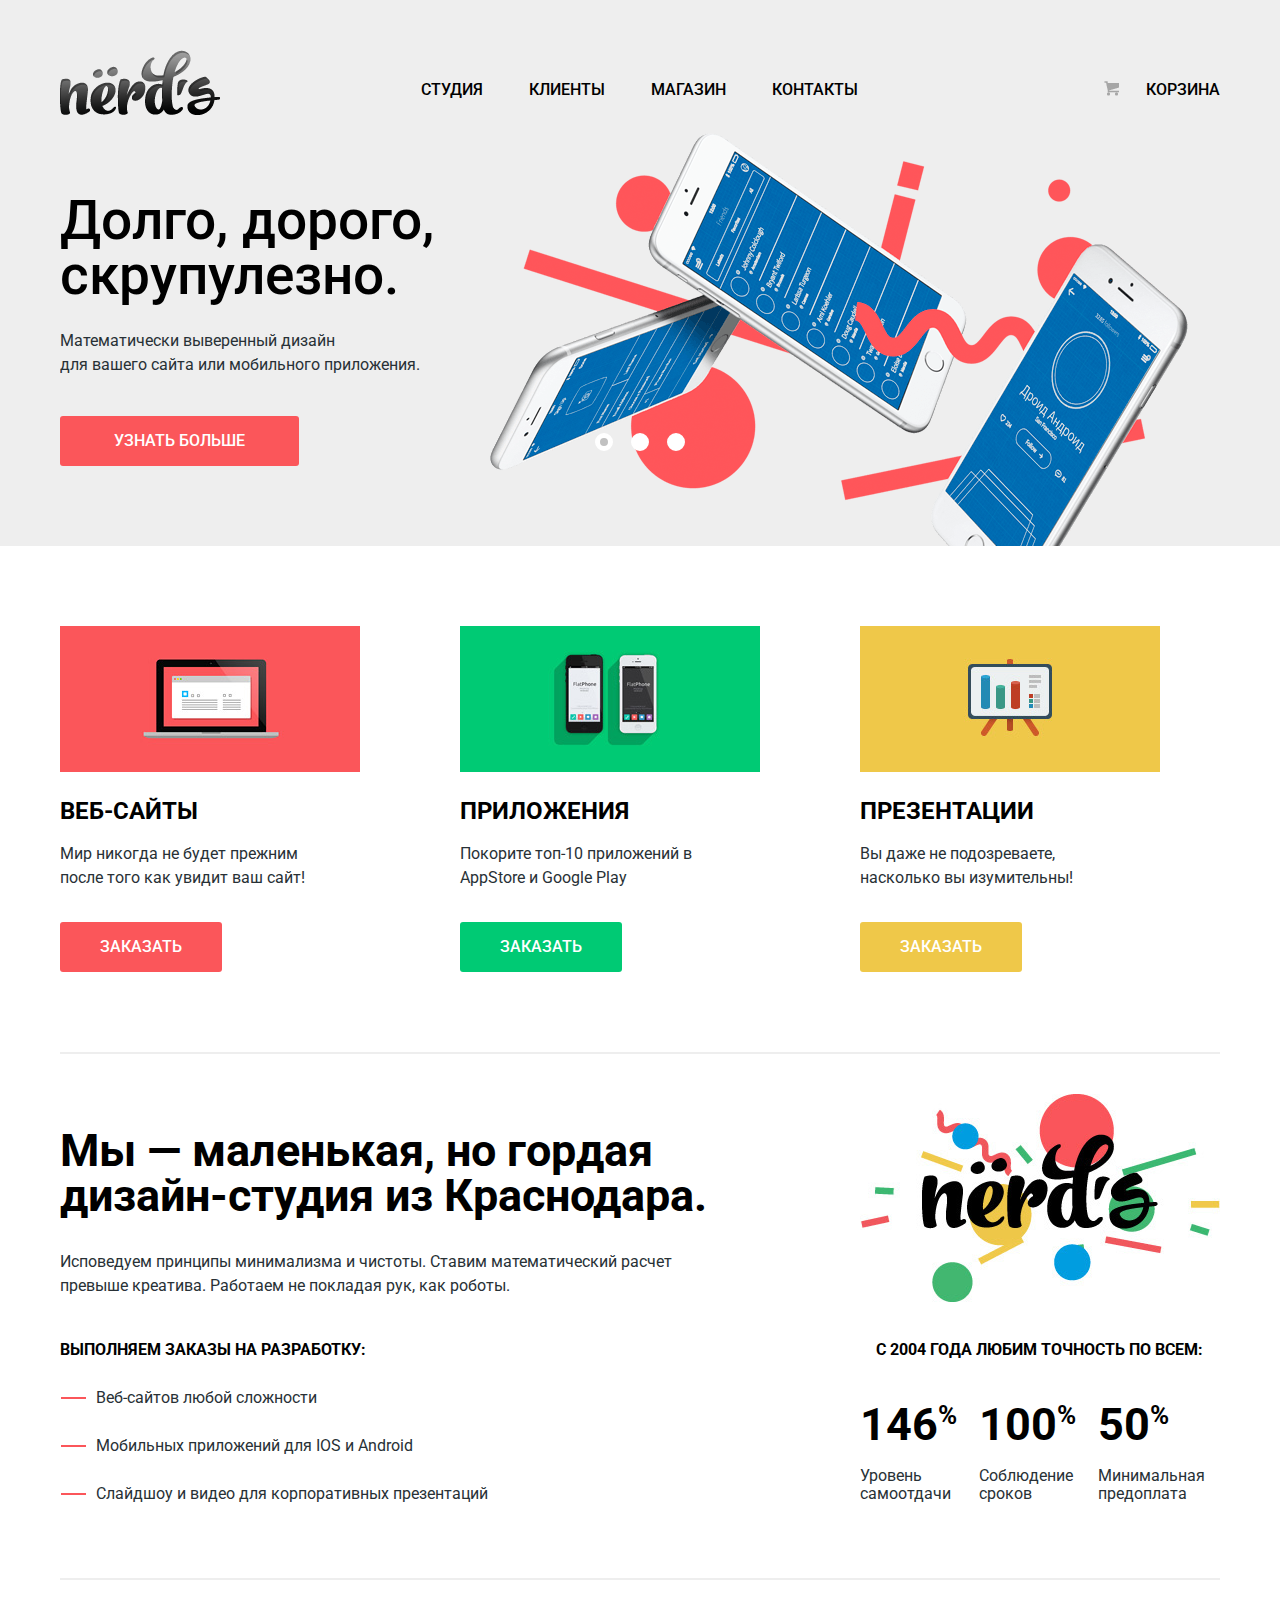
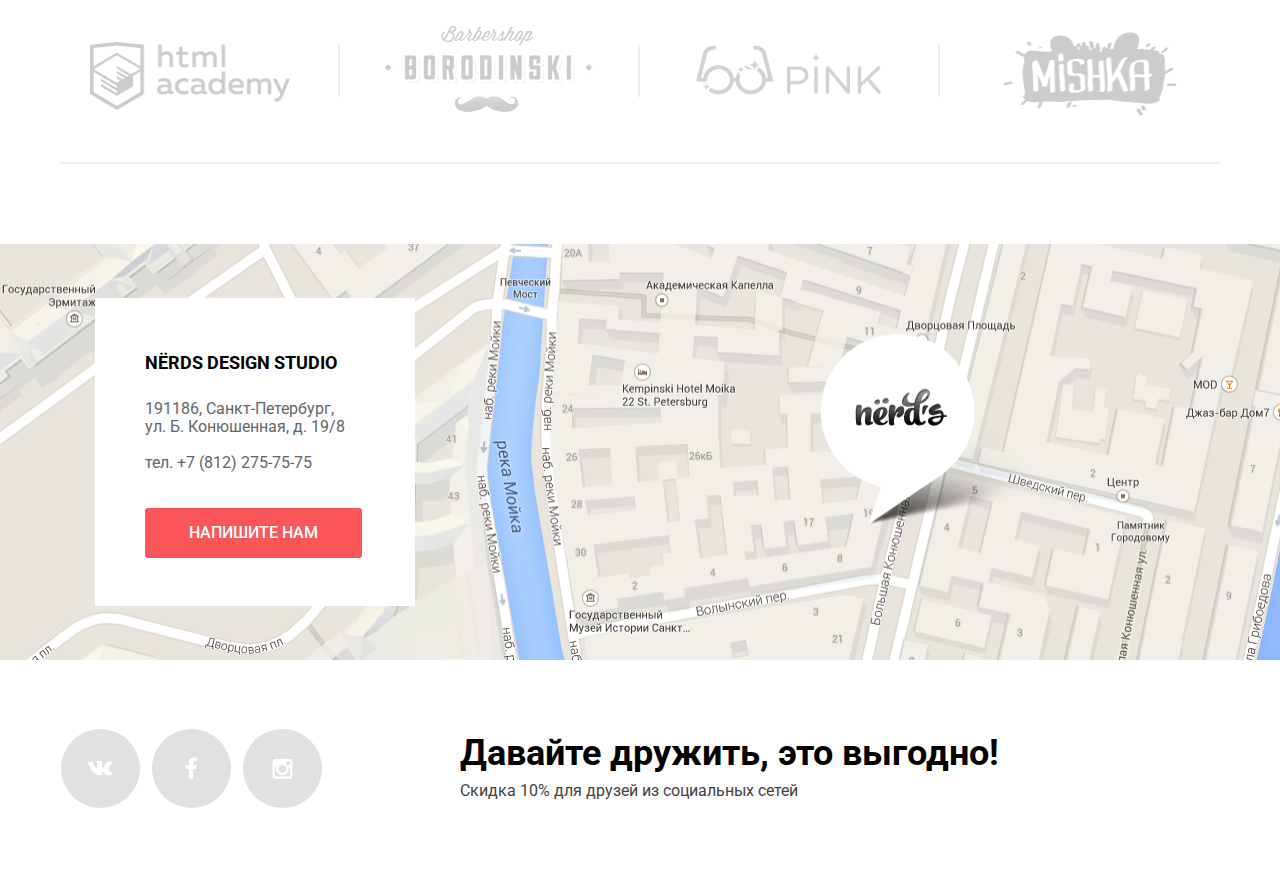
==== commit d549e8d5: "исправления" ====
--- a/index.html
+++ b/index.html
@@ -1,156 +1,183 @@
 <!DOCTYPE html>
 <html lang="ru">
-  <head>
+
+<head>
     <meta charset="utf-8">
     <title>HTML Academy: Нёрдс</title>
     <link href="https://fonts.googleapis.com/css?family=Roboto:400,500,700&amp;subset=cyrillic" rel="stylesheet">
     <link rel="stylesheet" href="css/style.css">
-  </head>
-  <body>
+</head>
+
+<body>
     <header class="main-header">
-      <div class="container clearfix">
-        <div class="header-menu clearfix">
-          <h1  class="index-logo">
+        <div class="container clearfix">
+            <div class="header-menu clearfix">
+                <h1 class="index-logo">
             <a><img src="img/nerds-logo.png" alt="Nёrds"></a>
           </h1>
-          <nav class="main-navigation clearfix">
-            <ul class="main-menu">
-              <li>
-                <a href="#">студия</a>
-              </li>
-              <li>
-                <a href="#">клиенты</a>
-              </li>
-              <li>
-                <a href="catalog.html">магазин</a>
-              </li>
-              <li>
-                <a href="#">контакты</a>
-              </li>
-            </ul>
-          </nav>
-          <div class="user-block">
-            <a class="cart" href="#">корзина</a>
-          </div>
+                <nav class="main-navigation clearfix">
+                    <ul class="main-menu">
+                        <li>
+                            <a href="#">студия</a>
+                        </li>
+                        <li>
+                            <a href="#">клиенты</a>
+                        </li>
+                        <li>
+                            <a href="catalog.html">магазин</a>
+                        </li>
+                        <li>
+                            <a href="#">контакты</a>
+                        </li>
+                    </ul>
+                </nav>
+                <div class="user-block">
+                    <a class="cart" href="#">корзина</a>
+                </div>
+            </div>
+            <div class="slider">
+                <input type="radio" id="btn-1" name="toggle" checked>
+                <input type="radio" id="btn-2" name="toggle">
+                <input type="radio" id="btn-3" name="toggle">
+                <div class="slider-controls">
+                    <label for="btn-1"></label>
+                    <label for="btn-2"></label>
+                    <label for="btn-3"></label>
+                </div>
+                <div class="slides">
+                    <div class="slide">
+                        <div class="slide-text">
+                            <div class="slide-title">Долго, дорого, скрупулезно.</div>
+                            <p>Математически выверенный дизайн
+                                <br> для вашего сайта или мобильного приложения.</p>
+                            <a class="btn" href="#">Узнать больше</a>
+                        </div>
+                    </div>
+                    <div class="slide">
+                        <div class="slide-text">
+                            <div class="slide-title">Любим математику как никто другой</div>
+                            <p>Никакого креатива, только математические формулы
+                                <br> для расчета идеальных пропорций.</p>
+                            <a class="btn" href="#">Узнать больше</a>
+                        </div>
+                    </div>
+                    <div class="slide">
+                        <div class="slide-text">
+                            <div class="slide-title">Только ночь,
+                                <br>только хардкор</div>
+                            <p>Работать днем, как все? Мы против этого.
+                                <br> Ближе к полуночи работа только начинается.</p>
+                            <a class="btn" href="#">Узнать больше</a>
+                        </div>
+                    </div>
+                </div>
+            </div>
         </div>
-        <div class="slider">
-          <input type="radio" id="btn-1" name="toggle">
-          <input type="radio" id="btn-2" name="toggle">
-          <input type="radio" id="btn-3" name="toggle">
-          <div class="slider-controls">
-            <label for="btn-1"></label>
-            <label for="btn-2"></label>
-            <label for="btn-3"></label>
-          </div>
-          <div class="slides">
-            <div class="slide">
-              <div class="slide-text">
-                <div class="slide-title">Долго, дорого, скрупулезно.</div>
-                <p>Математически выверенный дизайн<br>
-                    для вашего сайта или мобильного приложения.</p>
-                <a class="btn" href="#">Узнать больше</a>
-              </div>
-            </div>
-            <div class="slide">
-              <div class="slide-text">
-                <div class="slide-title">Любим математику как никто другой</div>
-                <p>Никакого креатива, только математические формулы<br>
-                    для расчета идеальных пропорций.</p>
-                <a class="btn" href="#">Узнать больше</a>
-              </div>
-            </div>
-            <div class="slide">
-              <div class="slide-text">
-                <div class="slide-title">Только ночь,<br>только хардкор</div>
-                <p>Работать днем, как все? Мы против этого.<br>
-                    Ближе к полуночи работа только начинается.</p>
-                <a class="btn" href="#">Узнать больше</a>
-              </div>
-            </div>
-          </div>
-        </div>
-      </div>
     </header>
     <main class="container clearfix">
-      <div class="activities clearfix">
-        <section class="activity">
-          <img src="img/illustration-1.png" alt="Компьютер">
-          <h2>веб-сайты</h2>
-          <p>Мир никогда не будет прежним после того как увидит ваш сайт!</p>
-          <a class="btn" href="#">Заказать</a>
-        </section>
-        <section class="activity">
-          <img src="img/illustration-2.png" alt="Мобильный телефон">
-          <h2>Приложения</h2>
-          <p>Покорите топ-10 приложений в AppStore и Google Play</p>
-          <a class="btn btn-2" href="#">Заказать</a>
-        </section>
-        <section class="activity">
-          <img src="img/illustration-3.png" alt="Презентация">
-          <h2>Презентации</h2>
-          <p>Вы даже не подозреваете, насколько вы изумительны!</p>
-          <a class="btn btn-3" href="#">Заказать</a>
-        </section>
-      </div>
-      <div class="company clearfix">
-        <div class="description-company">
-          <b>Мы — маленькая, но гордая дизайн-студия из Краснодара.</b>
-          <p>Исповедуем принципы минимализма и чистоты. Ставим математический расчет
-          превыше креатива. Работаем не покладая рук, как роботы.</p>
-          <span>Выполняем заказы на разработку:</span>
-          <ul>
-            <li>Веб-сайтов любой сложности</li>
-            <li>Мобильных приложений для IOS и Android</li>
-            <li>Слайдшоу и видео для корпоративных презентаций</li>
-          </ul>
+        <div class="activities clearfix">
+            <section class="activity">
+                <img src="img/illustration-1.jpg" alt="Компьютер">
+                <h2>веб-сайты</h2>
+                <p>Мир никогда не будет прежним после того как увидит ваш сайт!</p>
+                <a class="btn" href="#">Заказать</a>
+            </section>
+            <section class="activity">
+                <img src="img/illustration-2.jpg" alt="Мобильный телефон">
+                <h2>Приложения</h2>
+                <p>Покорите топ-10 приложений в AppStore и Google Play</p>
+                <a class="btn btn-2" href="#">Заказать</a>
+            </section>
+            <section class="activity">
+                <img src="img/illustration-3.jpg" alt="Презентация">
+                <h2>Презентации</h2>
+                <p>Вы даже не подозреваете, насколько вы изумительны!</p>
+                <a class="btn btn-3" href="#">Заказать</a>
+            </section>
         </div>
-        <div class="about-percentage">
-          <img src="img/nerds-illustration.jpg" alt="logo-nerds">
-          <span>С 2004 года любим точность по всем:</span>
-          <ul>
-            <li>
-              <b>146<sup>%</sup></b>
-              <p>Уровень самоотдачи</p>
-            </li>
-            <li>
-              <b>100<sup>%</sup></b>
-              <p>Соблюдение сроков</p>
-            </li>
-            <li>
-              <b>50<sup>%</sup></b>
-              <p>Минимальная предоплата</p>
-            </li>
-          </ul>
+        <div class="company clearfix">
+            <div class="description-company">
+                <b>Мы — маленькая, но гордая дизайн-студия из Краснодара.</b>
+                <p>Исповедуем принципы минимализма и чистоты. Ставим математический расчет превыше креатива. Работаем не покладая рук, как роботы.</p>
+                <span>Выполняем заказы на разработку:</span>
+                <ul>
+                    <li>Веб-сайтов любой сложности</li>
+                    <li>Мобильных приложений для IOS и Android</li>
+                    <li>Слайдшоу и видео для корпоративных презентаций</li>
+                </ul>
+            </div>
+            <div class="about-percentage">
+                <img src="img/nerds-illustration.jpg" alt="logo-nerds">
+                <span>С 2004 года любим точность по всем:</span>
+                <ul>
+                    <li>
+                        <b>146<sup>%</sup></b>
+                        <p>Уровень самоотдачи</p>
+                    </li>
+                    <li>
+                        <b>100<sup>%</sup></b>
+                        <p>Соблюдение сроков</p>
+                    </li>
+                    <li>
+                        <b>50<sup>%</sup></b>
+                        <p>Минимальная предоплата</p>
+                    </li>
+                </ul>
+            </div>
         </div>
-      </div>
-      <div class="sites clearfix">
-        <img src="img/logo-1.png" alt="logo html academy">
-        <img src="img/logo-2.png" alt="logo barbershop Borodinsky">
-        <img src="img/logo-3.png" alt="logo pink">
-        <img src="img/logo-4.png" alt="logo mishka">
-      </div>
+        <div class="sites clearfix">
+            <a href="#"><img src="img/logo-1.png" alt="logo html academy"  class="logo-html"></a>
+            <a href="#"><img src="img/logo-2.png" alt="logo barbershop Borodinsky" class="logo-barbershop"></a>
+            <a href="#"><img src="img/logo-3.png" alt="logo pink" class="logo-pink"></a>
+            <a href="#"><img src="img/logo-4.png" alt="logo mishka" class="logo-mishka"></a>
+        </div>
     </main>
     <footer class="main-footer">
-      <div class="map clearfix">
-        <div class="contacts">
-          <span>Nёrds design studio</span>
-          <p>191186, Санкт-Петербург, ул. Б. Конбшенная, д. 19/8<br>
-            тел. +7 (812) 275-75-75
-          </p>
-          <a class="btn" href="#">Напишите нам</a>
+        <div class="map clearfix">
+            <div class="contacts">
+                <span>Nёrds design studio</span>
+                <p>191186, Санкт-Петербург,
+                    <br>ул. Б. Конюшенная, д. 19/8
+                    <br><br> тел. +7 (812) 275-75-75
+                </p>
+                <a class="btn" href="#">Напишите нам</a>
+            </div>
         </div>
-      </div>
-      <div class="container clearfix">
-        <div class="footer-social">
-          <a class="social-btn social-btn-vk" href="#">Вконтакте</a>
-          <a class="social-btn social-btn-fb" href="#">Фейсбук</a>
-          <a class="social-btn social-btn-inst" href="#">Инстаграм</a>
+        <div class="container clearfix">
+            <div class="footer-social">
+                <a class="social-btn social-btn-vk" href="#">Вконтакте</a>
+                <a class="social-btn social-btn-fb" href="#">Фейсбук</a>
+                <a class="social-btn social-btn-inst" href="#">Инстаграм</a>
+            </div>
+            <div class="footer-offer">
+                <b>Давайте дружить, это выгодно!</b>
+                <p>Скидка 10% для друзей из социальных сетей</p>
+            </div>
         </div>
-        <div class="footer-offer">
-          <p><b>Давайте дружить, это выгодно!</b></p>
-          <p>Скидка 10% для друзей из социальных сетей</p>
-        </div>
-      </div>
+        <div class="modal-content">
+            <button class="modal-content-close" type="button" title="Закрыть">Закрыть</button>
+            <h2 class="modal-content-title">Напишите нам</h2>
+            <form class="contact-form" action="https://echo.htmlacademy.ru" method="post">
+              <div class="name">
+                <label class="icon-name-label">Ваше имя:
+                  <input class="icon-name-input" type="text" name="name" placeholder="Представьтесь, пожалуйста">
+                </label>
+              </div>
+              <div class="mail">
+                <label class="icon-mail-label">Ваш e-mail:
+                  <input class="icon-mail-input" type="text" name="mail" placeholder="Для отправки ответа">
+                </label>
+              </div>
+              <div class="text">
+                <label class="icon-text-label">Текст письма:
+                  <input class="icon-text-input" type="text" name="text" placeholder="В свободной форме">
+                </label>
+              </div>
+              <button type="submit" class="btn send">Отправить</button>
+            </form>
+          </div>
     </footer>
-  </body>
+
+</body>
+
 </html>
--- a/css/style.css
+++ b/css/style.css
@@ -1,192 +1,198 @@
-html{
-  font-family: 'Roboto', "Arial", sans-serif;
-  text-align: left;
-}
-body{
-  min-width: 1200px;
-  margin: 0;
+html {
+    font-family: "Roboto", "Arial", sans-serif;
+    text-align: left;
+}
+body {
+    min-width: 1200px;
+    margin: 0;
 }
 .clearfix::after {
-  content: "";
-  display: table;
-  clear: both;
-}
-.container{
-  width: 1160px;
-  margin: 0 auto;
-  padding: 0 20px;
-}
-.main-header{
-  background: #eeeeee;
-  color: #000000;
-}
-.index-logo{
-  float: left;
-  width: 160px;
-  margin-right: 178px;
-  margin-top: 50px;
-  margin-bottom: 0;
-}
-.index-logo:hover{
-  opacity: 0.8;
-}
-.index-logo:active{
-  opacity: 0.3;
-}
-.main-navigation{
-  float: left;
-  width: 486px;
-  margin-top: 60px;
-}
-.main-navigation ul{
-  margin: 0;
-  padding: 0;
-  list-style: none;
-  font-size: 0;
-}
-.main-navigation li{
-  display:inline-block;
-  vertical-align: top;
-  font-size: 16px;
-  line-height: 30px;
-  font-weight: 500;
-  text-transform: uppercase;
-}
-.main-navigation a{
-  display: block;
-  color: #000000;
-  text-decoration: none;
-  padding: 15px 23px;
-  padding-bottom: 12px;
+    content: "";
+    display: table;
+    clear: both;
+}
+.container {
+    width: 1160px;
+    margin: 0 auto;
+    padding: 0 20px;
+}
+.main-header {
+    background: #eeeeee;
+    color: #000000;
+}
+.index-logo {
+    float: left;
+    width: 160px;
+    margin-right: 178px;
+    margin-top: 50px;
+    margin-bottom: 0;
+}
+.index-logo:hover {
+    opacity: 0.8;
+}
+.index-logo:active {
+    opacity: 0.3;
+}
+.main-navigation {
+    float: left;
+    width: 486px;
+    margin-top: 60px;
+}
+.main-navigation ul {
+    margin: 0;
+    padding: 0;
+    list-style: none;
+    font-size: 0;
+}
+.main-navigation li {
+    display: inline-block;
+    vertical-align: top;
+    font-size: 16px;
+    line-height: 30px;
+    font-weight: 500;
+    text-transform: uppercase;
+}
+.main-navigation a {
+    display: block;
+    color: #000000;
+    text-decoration: none;
+    padding: 15px 23px;
+    padding-bottom: 12px;
 }
 .main-navigation a:hover {
-  color: #fb565a;
+    color: #fb565a;
 }
 .main-navigation a:active {
-  opacity: 0.3
-}
-.main-navigation .active{
-  position: relative;
-}
-.main-navigation .active::after{
-  content: "";
-  position: absolute;
-  right: 22px;
-  bottom: 0;
-  left: 22px;
-  width: 100%;
-  height: 2px;
-  background-color: #fb565a;
-}
-.main-navigation .active a:hover{
-  color: #000000;
-}
-.user-block{
-  float: right;
-  max-width: 160px;
-  margin-top: 60px;
-}
-.cart{
-  position: relative;
-  display:inline-block;
-  padding: 15px;
-  padding-left: 60px;
-  padding-right: 0;
-  vertical-align: top;
-  font-size: 16px;
-  line-height: 30px;
-  font-weight: 500;
-  text-transform: uppercase;
-  color: #000000;
-  text-decoration: none;
+    opacity: 0.3
+}
+.main-navigation .active {
+    position: relative;
+}
+.main-navigation .active::after {
+    content: "";
+    position: absolute;
+    right: 23px;
+    bottom: 7px;
+    left: 23px;
+    width: 100%;
+    height: 2px;
+    background-color: #fb565a;
+}
+.main-navigation .active a:hover {
+    color: #000000;
+}
+.user-block {
+    float: right;
+    max-width: 160px;
+    margin-top: 60px;
+}
+.cart {
+    position: relative;
+    display: inline-block;
+    padding: 15px;
+    padding-left: 60px;
+    padding-right: 0;
+    vertical-align: top;
+    font-size: 16px;
+    line-height: 30px;
+    font-weight: 500;
+    text-transform: uppercase;
+    color: #000000;
+    text-decoration: none;
 }
 .cart:hover {
-  color: #fb565a;
+    color: #fb565a;
 }
 .cart:active {
-  opacity: 0.3;
+    opacity: 0.3;
 }
 .cart::before {
-  content: "";
-  position: absolute;
-  top: 21px;
-  right: 100px;
-  width: 16px;
-  height: 20px;
-  background: url(../img/cart-icon.png) no-repeat;
-}
-.slider{
-  position: relative;
-  width: 1160px;
-  height: 423px;
-}
-.slider input[type=radio]{
-  position: absolute;
-  opacity: 0;
-}
-.slider-controls{
-  position: absolute;
-  bottom:95px;
-  left:50%;
-  width:200px;
-  height:18px;
-  margin-left:-100px;
-  text-align:center;
-  z-index:1000;
-}
-.slider-controls label{
-  display:inline-block;
-  width:8px;
-  height:8px;
-  margin:0 7px;
-  background:white;
-  border:5px solid white;
-  vertical-align:top;
-  border-radius:50%;
-  cursor:pointer;
+    content: "";
+    position: absolute;
+    top: 21px;
+    right: 100px;
+    width: 16px;
+    height: 20px;
+    background: url(../img/cart-icon.png) no-repeat;
+}
+.slider {
+    position: relative;
+    width: 1160px;
+    height: 423px;
+}
+.slider input[type=radio] {
+    position: absolute;
+    opacity: 0;
+}
+.slider-controls {
+    position: absolute;
+    bottom: 95px;
+    left: 50%;
+    width: 200px;
+    height: 18px;
+    margin-left: -100px;
+    text-align: center;
+    z-index: 1000;
+}
+.slider-controls label {
+    display: inline-block;
+    width: 8px;
+    height: 8px;
+    margin: 0 7px;
+    background: #ffffff;
+    border: 5px solid #ffffff;
+    vertical-align: top;
+    border-radius: 50%;
+    cursor: pointer;
 }
 #btn-1:checked ~ .slider-controls label[for="btn-1"],
 #btn-2:checked ~ .slider-controls label[for="btn-2"],
 #btn-3:checked ~ .slider-controls label[for="btn-3"] {
-    background:#c1c1c1;
-}
-.slide{
-  position: absolute;
-  top: 0;
-  left: 0;
-  width: 100%;
-  height: 100%;
-  overflow: hidden;
-}
-.slide-text{
-  padding: 70px 0;
-  width: 560px;
-  font-size: 16px;
-  line-height: 24px;
-  color: #283136;
-}
-.slide-title{
-  padding-bottom: 10px;
-  font-size: 55px;
-  line-height: 55px;
-  font-weight: 500;
-  color: #000000;
-}
-.slide .btn{
-  margin-top: 23px;
-  padding: 16px 54px;
-}
-.slide:nth-child(1){
-  background: url(../img/slide1.png) no-repeat 430px 10px;
-}
-.slide:nth-child(2){
-  background: url(../img/slide2.png) no-repeat 100% -8px;
-}
-.slide:nth-child(3){
-  background: url(../img/slide3.png) no-repeat 100% 10px;
-}
-.slide{
-  display:none;
+    background: #c1c1c1;
+}
+.slide {
+    position: absolute;
+    top: 0;
+    left: 0;
+    width: 100%;
+    height: 100%;
+    overflow: hidden;
+}
+.slide-text {
+    padding: 70px 0;
+    width: 560px;
+    font-size: 16px;
+    line-height: 24px;
+    color: #283136;
+}
+.slide-title {
+    padding-bottom: 10px;
+    font-size: 55px;
+    line-height: 55px;
+    font-weight: 500;
+    color: #000000;
+}
+.slide .btn {
+    margin-top: 23px;
+    padding: 16px 54px;
+}
+.slide .btn:hover{
+  background-color: #e74246;
+}
+.slide .btn:active{
+  background-color: #d7373b;
+}
+.slide:nth-child(1) {
+    background: url(../img/slide1.png) no-repeat 430px 10px;
+}
+.slide:nth-child(2) {
+    background: url(../img/slide2.png) no-repeat 100% -8px;
+}
+.slide:nth-child(3) {
+    background: url(../img/slide3.png) no-repeat 100% 10px;
+}
+.slide {
+    display: none;
 }
 #btn-1:checked ~ .slides .slide:nth-child(1) {
     display: block;
@@ -197,517 +203,708 @@
 #btn-3:checked ~ .slides .slide:nth-child(3) {
     display: block;
 }
-.btn{
-  display: inline-block;
-  padding: 16px 40px;
-  font-size: 16px;
-  line-height: 18px;
-  font-weight: 500;
-  text-transform: uppercase;
-  text-decoration: none;
-  background: #fb565a;
-  color: #ffffff;
-  border-radius: 3px;
-  vertical-align: top;
-  text-align: center;
-}
-.btn-2{
-  background: #00ca74;
-}
-.btn-3{
-  background: #efc849;
-}
-.activities{
-  margin-top: 80px;
-  margin-bottom: 80px;
-}
-.activity h2{
-  color: #000000;
-  font-size: 24px;
-  line-height: 30px;
-  text-transform: uppercase;
-  margin-bottom: 10px;
-}
-.activity p{
-  width: 260px;
-  margin-bottom: 32px;
-  font-size: 16px;
-  line-height: 24px;
-  color: #283136;
-}
-.activity{
-  width: 300px;
-  margin-right: 100px;
+.btn {
+    display: inline-block;
+    padding: 16px 40px;
+    font-size: 16px;
+    line-height: 18px;
+    font-weight: 500;
+    text-transform: uppercase;
+    text-decoration: none;
+    background: #fb565a;
+    color: #ffffff;
+    border-radius: 3px;
+    vertical-align: top;
+    text-align: center;
+}
+.btn-1:hover{
+  background-color: #e74246;
+}
+.btn-2 {
+    background: #00ca74;
+}
+.btn-2:hover{
+  background-color: #00bc6c;
+}
+.btn-3 {
+    background: #efc849;
+}
+.btn-3:hover{
+  background-color: #eab534;
+}
+.activities {
+    margin-top: 80px;
+    margin-bottom: 80px;
+}
+.activity h2 {
+    color: #000000;
+    font-size: 24px;
+    line-height: 30px;
+    text-transform: uppercase;
+    margin-bottom: 10px;
+}
+.activity p {
+    width: 260px;
+    margin-bottom: 32px;
+    font-size: 16px;
+    line-height: 24px;
+    color: #283136;
+}
+.activity {
+    width: 300px;
+    margin-right: 100px;
+    float: left;
+}
+.activity:nth-child(3) {
+    margin-right: 0;
+}
+.company {
+    margin-bottom: 40px;
+    border-top: 2px solid #eeeeee;
+}
+.description-company {
+    width: 660px;
+    float: left;
+    padding-top: 74px;
+}
+.company b {
+    font-size: 45px;
+    line-height: 45px;
+    color: #000000;
+}
+.description-company p {
+    font-size: 16px;
+    line-height: 24px;
+    color: #283136;
+    padding-top: 16px;
+    padding-bottom: 24px;
+}
+.description-company li {
+    position: relative;
+    font-size: 16px;
+    line-height: 24px;
+    color: #283136;
+    padding-top: 8px;
+    padding-bottom: 16px;
+    list-style: none;
+    margin-left: -4px;
+}
+.description-company li::before {
+    content: "";
+    position: absolute;
+    left: -35px;
+    top: 19px;
+    width: 25px;
+    height: 2px;
+    background-color: #fb565a;
+}
+.company span {
+    font-size: 16px;
+    line-height: 24px;
+    color: #000000;
+    text-transform: uppercase;
+    font-weight: bold;
+}
+.about-percentage {
+    width: 360px;
+    float: right;
+    padding-top: 40px;
+}
+.about-percentage img {
+    padding-bottom: 32px;
+}
+.about-percentage span{
+    padding-left: 16px;
+}
+.about-percentage ul {
+    margin: 0;
+    padding: 0;
+    list-style: none;
+    font-size: 0;
+}
+.about-percentage li {
+    width: 105px;
+    float: left;
+    margin-right: 14px;
+    padding-top: 31px;
+}
+.about-percentage li:nth-child(3) {
+    margin-right: 0;
+}
+.about-percentage p {
+    margin-top: 20px;
+    font-size: 16px;
+    line-height: 18px;
+    color: #283136;
+}
+.about-percentage sup{
+  font-size: 26px;
+}
+.sites {
+    border-top: 2px solid #eeeeee;
+    border-bottom: 2px solid #eeeeee;
+    margin-bottom: 20px;
+}
+.sites a{
+  width: 278px;
+  height: 52px;
   float: left;
-}
-.activity:nth-child(3){
-  margin-right: 0;
-}
-.company{
-margin-bottom: 40px;
-border-top: 2px solid #eeeeee;
-}
-.description-company{
-  width: 660px;
-  float: left;
-  padding-top: 74px;
-}
-.company b{
-  font-size: 45px;
-  line-height: 45px;
-  color: #000000;
-}
-.description-company p{
-  font-size: 16px;
-  line-height: 24px;
-  color: #283136;
-  padding-top: 16px;
-  padding-bottom: 24px;
-}
-.description-company li{
+  margin-bottom: 65px;
+  margin-top: 65px;
+  border-right: 2px solid #eeeeee;
+}
+.sites a:nth-child(2){
+  width: 298px
+}
+.sites a:nth-child(3){
+  width: 298px;
+}
+.sites a:last-child{
+  border-right: none;
+}
+.sites img {
+    opacity: 0.2;
+}
+.logo-html {
+    width: 200px;
+    height: 68px;
+    margin-top: -3px;
+    padding-left: 30px;
+    padding-right: 49px;
+}
+.logo-barbershop {
+    width: 209px;
+    height: 90px;
+    margin-top: -19px;
+    padding-left: 45px;
+    padding-right: 45px;
+}
+.logo-pink {
+    width: 185px;
+    height: 50px;
+    padding-left: 56px;
+    padding-right: 56px;
+}
+.logo-mishka {
+    width: 174px;
+    height: 84px;
+    margin-top: -13px;
+    padding-left: 63px;
+    margin-right: 0;
+    border-right: none;
+}
+.sites img:hover {
+    opacity: 1;
+}
+.page-name {
+    padding-top: 32px;
+    padding-bottom: 70px;
+    font-size: 55px;
+    line-height: 55px;
+    color: #000000;
+    text-align: center;
+}
+.filter h2 {
+    font-size: 18px;
+    line-height: 30px;
+    color: #000000;
+    text-transform: uppercase;
+}
+.filter label {
+    font-size: 16px;
+    line-height: 20px;
+    color: #283136;
+}
+.filter {
+    width: 260px;
+    float: left;
+    margin-right: 140px;
+    margin-top: 40px;
+}
+.filter-range {
+    width: 260px;
+    margin-top: 49px;
+}
+.range-controls {
+    position: relative;
+    height: 41px;
+    padding-top: 39px;
+    padding-left: 20px;
+    padding-right: 20px;
+    margin-bottom: 15px;
+    border-radius: 3px;
+    background: #eeeeee;
+}
+.range-controls .scale {
+    height: 2px;
+    background: #d7dcde;
+}
+.range-controls .bar {
+    width: 70%;
+    height: 2px;
+    background: #00ca74;
+}
+.range-controls .toggle {
+    position: absolute;
+    top: 30px;
+    left: 0px;
+    width: 4px;
+    height: 4px;
+    cursor: pointer;
+    border: 8px solid #ffffff;
+    border-radius: 50%;
+    background: #ababab;
+    box-shadow: 0 2px 1px 0 #cccdcd;
+}
+.range-controls .toggle-min {
+    left: 18px;
+}
+.range-controls .toggle-max {
+    left: 160px;
+}
+.price-controls {
+    font-size: 0;
+}
+.price-controls label {
+    font-size: 16px;
+    text-transform: uppercase;
+    display: inline-block;
+    vertical-align: top;
+    width: 50%;
+}
+.max-price {
+    text-align: right;
+}
+.price-controls input {
+    font-family: "Roboto", "Arial", sans-serif;
+    font-size: 16px;
+    width: 60px;
+    margin-left: 12px;
+    padding: 8px 10px;
+    text-align: center;
+    color: #283136;
+    border: none;
+    border-radius: 3px;
+    background: #eeeeee;
+}
+.grid {
+    margin-top: 56px;
+}
+.grid ul {
+    margin: 0;
+    padding: 0;
+    list-style: none;
+    font-size: 0;
+}
+.grid li {
+    vertical-align: top;
+    font-size: 16px;
+    line-height: 20px;
+    padding-bottom: 21px;
+}
+.grid-radio input[type="radio"] {
+    display: none;
+}
+.grid-radio {
+    position: relative;
+    padding-left: 36px;
+    cursor: pointer;
+}
+.grid-radio input[type="radio"] + .radio-indicator {
+    position: absolute;
+    top: -3px;
+    left: 0;
+    width: 17px;
+    height: 17px;
+    border: 4px solid #4d4d4d;
+    border-radius: 50%;
+    opacity: 0.4;
+}
+.grid-radio input[type="radio"]:checked + .radio-indicator::before {
+    content: "";
+    position: absolute;
+    top: 4px;
+    left: 4px;
+    width: 9px;
+    height: 9px;
+    border-radius: 50%;
+    background: #4d4d4d;
+}
+.features {
+    margin-top: 22px;
+}
+.features ul {
+    margin: 0;
+    padding: 0;
+    list-style: none;
+    font-size: 0;
+}
+.features li {
+    vertical-align: top;
+    font-size: 16px;
+    line-height: 20px;
+    padding-bottom: 20px;
+}
+.features-checkbox input[type="checkbox"] {
+    display: none;
+}
+.features-checkbox {
+    position: relative;
+    padding-left: 36px;
+    cursor: pointer;
+}
+.features-checkbox input[type="checkbox"] + .checkbox-indicator {
+    position: absolute;
+    top: -1px;
+    left: 1px;
+    width: 18px;
+    height: 18px;
+    border: 2px solid #4d4d4d;
+    border-radius: 5px;
+    opacity: 0.4;
+}
+.features-checkbox input[type="checkbox"]:checked + .checkbox-indicator::before {
+    content: "";
+    position: absolute;
+    top: -2px;
+    left: -2px;;
+    width: 27px;
+    height: 23px;
+    background-image: url(../img/checkbox-on.png);
+}
+.show {
+    width: 260px;
+    margin-top: 30px;
+    font-family: "Roboto", "Arial", sans-serif;
+    font-size: 16px;
+    line-height: 18px;
+    font-weight: 500;
+    background: #eeeeee;
+    color: #000000;
+    border: none;
+    cursor: pointer;
+}
+.catalog {
+    width: 760px;
+    float: right;
+    margin-top: 44px;
+}
+.catalog-sort h2 {
+    width: 160px;
+    float: left;
+    font-size: 18px;
+    line-height: 18px;
+    text-transform: uppercase;
+}
+.catalog-sort-how {
+    margin-top: 15px;
+    width: 360px;
+    float: right;
+}
+.catalog-sort-how .option {
+    color: #000000;
+    font-size: 14px;
+    line-height: 18px;
+    text-decoration: none;
+    text-transform: uppercase;
+    opacity: 0.3;
+    margin-right: 22px;
+}
+.catalog-sort-how .active {
+    opacity: 1;
+}
+.sort-arrow {
+    margin-top: 6px;
+    margin-left: 22px;
+    display: inline-block;
+    width: 9px;
+    height: 9px;
+    vertical-align: top;
+    text-decoration: none;
+    font-size: 0;
+    opacity: 0.2;
+}
+.sort-arrow-down {
+    background: url(../img/sort-down.png) no-repeat;
+}
+.sort-arrow-up {
+    margin-left: 16px;
+    background: url(../img/sort-up.png) no-repeat;
+}
+.sort-arrow .active {
+    opacity: 1;
+}
+.catalog-products {
+    margin-top: 42px;
+}
+.product {
+    position: relative;
+    width: 360px;
+    float: left;
+    margin-right: 40px;
+    margin-bottom: 33px;
+}
+.product-header {
+    position: relative;
+    width: 100%;
+    height: 40px;
+    background: #e9e9e9;
+    border-top-left-radius: 3px;
+    border-top-right-radius: 3px;
+}
+.circle {
+    position: absolute;
+    margin-top: 13px;
+    margin-left: 16px;
+    width: 14px;
+    height: 14px;
+    border-radius: 50%;
+    background: #ffffff;
+}
+.circle:nth-child(2) {
+    margin-left: 39px;
+}
+.circle:nth-child(3) {
+    margin-left: 62px;
+}
+.product:nth-child(2n) {
+    margin-right: 0;
+}
+.product:hover .product-description {
+    display: block;
+}
+.product-description {
+    display: none;
+    position: absolute;
+    bottom: 0;
+    background-color: #eeeeee;
+    width: 100%;
+    height: 232px;
+    text-align: center;
+}
+.product-description h2 a {
+    font-size: 18px;
+    line-height: 30px;
+    color: #000000;
+    text-transform: uppercase;
+    text-decoration: none;
+}
+.product-description p {
+    font-size: 16px;
+    line-height: 18px;
+    color: #666666;
+    padding-left: 60px;
+    padding-right: 60px;
+}
+.product-description .btn {
+    width: 160px;
+}
+.catalog-pagination .btn {
+    padding: 16px 20px;
+    background-color: #eeeeee;
+    margin-top: 24px;
+    color: #000000;
+    margin-right: 8px;
+}
+.catalog-pagination .active{
+    border: 3px solid #dbdbdb;
+    background: #ffffff;
+    padding: 13px 17px;
+}
+.catalog-pagination .btn:nth-child(4) {
+    padding: 16px 78px;
+}
+.main-footer {
   position: relative;
-  font-size: 16px;
-  line-height: 24px;
-  color: #283136;
-  padding-top: 8px;
-  padding-bottom: 16px;
-  list-style: none;
-}
-.description-company li::before{
+    margin-top: 60px;
+    margin-bottom: 70px;
+}
+.map {
+    background: url(../img/map.png);
+    background-size: 1440px 418px;
+    margin-bottom: 70px;
+}
+.contacts {
+    margin-left: 95px;
+    margin-top: 54px;
+    margin-bottom: 54px;
+    width: 220px;
+    height: 220px;
+    float: left;
+    padding: 50px;
+    padding-bottom: 38px;
+    background: #ffffff;
+}
+.contacts .btn {
+    margin-top: 20px;
+    padding-left: 44px;
+    padding-right: 44px;
+}
+.contacts span {
+    font-size: 18px;
+    line-height: 30px;
+    color: #000000;
+    text-transform: uppercase;
+    font-weight: bold;
+}
+.contacts p {
+    margin-top: 22px;
+    font-size: 16px;
+    line-height: 18px;
+    color: #666666;
+}
+.footer-social {
+    width: 290px;
+    float: left;
+    margin-right: 120px;
+    text-align: center;
+    margin-left: -10px;
+}
+.social-btn {
+    display: inline-block;
+    width: 79px;
+    height: 79px;
+    margin-right: 8px;
+    margin-top: -1px;
+    vertical-align: top;
+    text-decoration: none;
+    font-size: 0;
+    border-radius: 80px;
+}
+.social-btn-vk {
+    background: #e1e1e1 url(../img/vk-icon.png) no-repeat center;
+}
+.social-btn-fb {
+    background: #e1e1e1 url(../img/fb-icon.png) no-repeat center;
+}
+.social-btn-inst {
+    background: #e1e1e1 url(../img/insta-icon.png) no-repeat center;
+}
+.social-btn:hover {
+    background-color: #e74246;
+}
+.social-btn:active {
+    background-color: #d7373b;
+}
+.footer-offer {
+    width: 560px;
+    float: left;
+    margin-top: 5px;
+}
+.footer-offer b {
+    font-size: 36px;
+    line-height: 36px;
+    color: #000000;
+}
+.footer-offer p {
+    margin-top: 9px;
+    font-size: 16px;
+    line-height: 22px;
+    color: #444444;
+}
+.modal-content {
+    display: none;
+    position: absolute;
+    top: 1706px;
+bottom: 122px;
+    left: 50%;
+    margin-left: -480px;
+    width: 760px;
+    padding: 30px 99px;
+    color: #000000;
+    background: #ffffff;
+    box-shadow: 0 0 50px #000000;
+}
+.modal-content-close {
+    position: absolute;
+    top: 78px;
+    right: 90px;
+    width: 22px;
+    height: 22px;
+    font-size: 0;
+    background-color: transparent;
+    border: none;
+    cursor: pointer;
+}
+.modal-content-close::before,
+.modal-content-close::after {
+    content: "";
+    position: absolute;
+    top: 6px;
+    right: -2px;
+    width: 22px;
+    height: 5px;
+    background: #fecccd;
+}
+.modal-content-close::before {
+    transform: rotate(45deg);
+}
+.modal-content-close::after {
+    transform: rotate(-45deg);
+}
+.modal-content h2 {
+    margin-bottom: 50px;
+    font-size: 45px;
+    line-height: 45px;
+}
+.contact-form label {
+    font-size: 16px;
+    line-height: 18px;
+    font-weight: bold;
+}
+.contact-form input[type="text"] {
+    margin-top: 10px;
+    padding: 14px 13px;
+    font-size: 16px;
+    line-height: 18px;
+    font-family: "Roboto", "Arial", sans-serif;
+    color: #444444;
+    border: 2px solid #d7dcde;
+    border-radius: 3px;
+}
+ .name{
+  position: relative;
+  padding-top: 30px;
+    width: 360px;
+}
+ .mail{
+  position: relative;
+  padding-top: 30px;
+  width: 360px;
+  margin-left: 400px;
+  margin-top: -30px;
+}
+ .text{
+  position: relative;
+  padding-top: 30px;
+    width: 756px;
+    margin-top: 82px;
+}
+.icon-name-label{
   position: absolute;
-  left: 0;
-  top: 6px;
-  width: 25px;
-  height: 2px;
-  color: #fb565a;
-}
-.company span{
-  font-size: 16px;
-  line-height: 24px;
-  color: #000000;
-  text-transform: uppercase;
-  font-weight: bold;
-}
-.about-percentage{
-  width: 360px;
-  float: right;
-  padding-top: 40px;
-}
-.about-percentage img{
-  padding-bottom: 32px;
-}
-.about-percentage ul{
-  margin: 0;
-  padding: 0;
-  list-style: none;
-  font-size: 0;
-}
-.about-percentage li{
-  width: 105px;
-  float: left;
-  margin-right: 18px;
-  padding-top: 30px;
-}
-.about-percentage li:nth-child(3){
-  margin-right: 0;
-}
-.about-percentage p{
-  font-size: 16px;
-  line-height: 18px;
-  color: #283136;
-}
-.sites{
-  border-top: 2px solid #eeeeee;
-  border-bottom: 2px solid #eeeeee;
-}
-.sites img{
-  width: 200px;
-  float: left;
-  margin-left: 10px;
-  margin-top: 46px;
-  margin-bottom: 44px;
-  padding-right: 50px;
-  opacity: 0.2;
-  border-right: 2px solid #eeeeee;
-}
-.sites img:nth-child(1){
-  width: 200px;
-  padding-left: 30px;
-  padding-right: 30px;
-}
-.sites img:nth-child(2){
-  width: 220px;
-  padding-left: 30px;
-  padding-right: 30px;
-}
-.sites img:nth-child(3){
-  width: 220px;
-  padding-left: 30px;
-  padding-right: 30px;
-}
-.sites img:nth-child(4){
-  width: 200px;
-  padding-left: 30px;
-  padding-right: 30px;
-  margin-right: 0;
-  border-right: none;
-}
-.sites img:hover{
-  opacity: 1;
-}
-.page-name{
-  padding-top: 32px;
-  padding-bottom: 70px;
-  font-size: 55px;
-  line-height: 55px;
-  color: #000000;
-  text-align: center;
-}
-.filter h2, .contacts span{
-  font-size: 18px;
-  line-height: 30px;
-  color: #000000;
-  text-transform: uppercase;
-}
-.filter label{
-  font-size: 16px;
-  line-height: 20px;
-  color: #283136;
-}
-.filter{
-  width: 260px;
-  float: left;
-  margin-right: 140px;
-  margin-top: 40px;
-}
-.filter-range{
-  width: 260px;
-  margin-top: 48px;
-}
-.range-controls{
-  position: relative;
-  height: 41px;
-  padding-top: 39px;
-  padding-left: 20px;
-  padding-right: 20px;
-  margin-bottom: 15px;
-  border-radius: 3px;
-  background: #eeeeee;
-}
-.range-controls .scale{
-  height: 2px;
-  background: #d7dcde;
-}
-.range-controls .bar{
-  width: 70%;
-  height: 2px;
-  background: #00ca74;
-}
-.range-controls .toggle{
+  top: -10px;
+}
+.icon-mail-label{
   position: absolute;
-  top: 30px;
-  left: 0px;
-  width: 4px;
-  height: 4px;
-  cursor: pointer;
-  border: 8px solid #ffffff;
-  border-radius: 50%;
-  background: #ababab;
-  box-shadow: 0 2px 1px 0 #cccdcd;
-}
-.range-controls .toggle-min{
-  left: 18px;
-}
-.range-controls .toggle-max{
-  left: 160px;
-}
-.price-controls{
-  font-size: 0;
-}
-.price-controls label{
-  font-size: 16px;
-  text-transform: uppercase;
-  display: inline-block;
-  width: 50%;
-}
-.max-price{
-  text-align: right;
-}
-.price-controls input{
-  font-family: 'Roboto', 'Arial', sans-serif;
-  font-size: 16px;
-  width: 60px;
-  margin-left: 12px;
-  padding: 8px 10px;
-  text-align: center;
-  color: #283136;
-  border: none;
-  border-radius: 3px;
-  background: #eeeeee;
-}
-.grid{
-  margin-top: 56px;
-}
-.grid ul{
-  margin: 0;
-  padding: 0;
-  list-style: none;
-  font-size: 0;
-}
-.grid li{
-  vertical-align: top;
-  font-size: 16px;
-  line-height: 20px;
-  padding-bottom: 22px;
-}
-.grid-radio input[type="radio"]{
-  display: none;
-}
-.grid-radio{
-  position: relative;
-  padding-left: 36px;
-  cursor: pointer;
-}
-.grid-radio input[type="radio"] + .radio-indicator{
+  top: -10px;
+}
+.icon-text-label{
   position: absolute;
-  top: -3px;
-  left: 0;
-  width: 17px;
-  height: 17px;
-  border: 4px solid #4d4d4d;
-  border-radius: 50%;
-  opacity: 0.4;
-}
-.grid-radio input[type="radio"]:checked + .radio-indicator::before{
-  position: absolute;
-  top: -3px;
-  left: 0;
-  background-image: url(../img/radio-on.png);
-  opacity: 0.4;
-}
-.features{
-  margin-top: 22px;
-}
-.features ul{
-  margin: 0;
-  padding: 0;
-  list-style: none;
-  font-size: 0;
-}
-.features li{
-  vertical-align: top;
-  font-size: 16px;
-  line-height: 20px;
-  padding-bottom: 20px;
-}
-.features-checkbox input[type="checkbox"]{
-  display: none;
-}
-.features-checkbox{
-  position: relative;
-  padding-left: 36px;
-  cursor: pointer;
-}
-.features-checkbox input[type="checkbox"] + .checkbox-indicator{
-  position: absolute;
-  top: -2px;
-  left: 0;
-  width: 18px;
-  height: 18px;
-  border: 2px solid #4d4d4d;
-  border-radius: 5px;
-  opacity: 0.4;
-}
-.features-checkbox input[type="checkbox"]:checked + .checkbox-indicator::before{
-  position: absolute;
-  top: -3px;
-  left: 0;
-  background-image: url(../img/checkbox-on.png);
-  opacity: 0.4;
-}
-.show{
-  width: 260px;
-  margin-top: 30px;
-  font-family: 'Roboto', 'Arial', sans-serif;
-  font-size: 16px;
-  line-height: 18px;
-  font-weight: 500;
-  background: #eeeeee;
-  color: #000000;
-  border: none;
-  cursor: pointer;
-}
-.catalog{
-  width: 760px;
-  float: right;
-  margin-top: 44px;
-}
-.catalog-sort h2{
-  width: 160px;
-  float: left;
-  font-size: 18px;
-  line-height: 18px;
-  text-transform: uppercase;
-}
-.catalog-sort-how{
-  width: 360px;
-  float: right;
-}
-.catalog-sort-how a{
-  color: #000000;
-  font-size: 14px;
-  line-height: 18px;
-  text-decoration: none;
-  text-transform: uppercase;
-  opacity: 0.3;
-  margin-right: 22px;
-}
-.catalog-sort-how .active{
-  opacity: 1;
-}
-.sort-arrow{
-  display: inline-block;
-  width: 9px;
-  height: 9px;
-  vertical-align: top;
-  text-decoration: none;
-  font-size: 0;
-  opacity: 0.2;
-}
-.sort-arrow-down{
-  background: url(../img/sort-down.png) no-repeat;
-}
-.sort-arrow-up{
-  background: url(../img/sort-up.png) no-repeat;
-}
-.sort-arrow .active{
-  opacity: 1;
-}
-.catalog-products{
-  margin-top: 46px;
-}
-.product{
-  position: relative;
-  width: 360px;
-  float: left;
-  margin-right: 40px;
-  margin-bottom: 36px;
-}
-.product:nth-child(2n){
-  margin-right: 0;
-}
-.product:hover .product-description{
-  display: block;
-}
-.product-description{
-  display: none;
-  position: absolute;
-  bottom: 0;
-  background-color: #eeeeee;
-  width: 100%;
-  height: 232px;
-  text-align: center;
-}
-.product-description h2 a{
-  font-size: 18px;
-  line-height: 30px;
-  color: #000000;
-  text-transform: uppercase;
-  text-decoration: none;
-}
-.product-description p{
-  font-size: 16px;
-  line-height: 18px;
-  color: #666666;
-  padding-left: 60px;
-  padding-right: 60px;
-}
-.product-description .btn{
-  width: 160px;
-}
-.catalog-pagination .btn{
-  padding: 18px 20px;
-  background-color: #eeeeee;
-  margin-top: 24px;
-  color: #000000;
-  margin-right: 10px;
-}
-.catalog-pagination .btn:nth-child(4){
-  padding: 18px 80px;
-}
-.main-footer{
-  margin-top: 80px;
-  margin-bottom: 70px;
-}
-.map{
-  background: url(../img/map.png);
-  background-size: 1440px 418px;
-  margin-bottom: 70px;
-}
-.contacts{
-  margin-left: 95px;
-  margin-top: 46px;
-  margin-bottom: 46px;
-  width: 250px;
-  height: 250px;
-  float: left;
-  padding: 40px;
-  background: #ffffff;
-}
-.contacts .btn{
-  margin-top: 40px;
-}
-.contacts span{
-  font-weight: bold;
-  margin-bottom: 27px;
-}
-.contacts p{
-  font-size: 16px;
-  line-height: 18px;
-  color: #666666;
-}
-.footer-offer{
-  width: 560px;
-  float: left;
-}
-.footer-offer p{
-  font-size: 16px;
-  line-height: 22px;
-  color: #444444;
-}
-.footer-offer b{
-  font-size: 36px;
-  line-height: 36px;
-  color: #000000;
-}
-.footer-social{
-  width: 260px;
-  float: left;
-  margin-right: 140px;
-  text-align: center;
-}
-.social-btn{
-  display: inline-block;
-  width: 80px;
-  height: 80px;
-  margin: 0 2px;
-  vertical-align: top;
-  text-decoration: none;
-  font-size: 0;
-  border-radius: 80px;
-}
-.social-btn-vk{
-  background: #eeeeee url(../img/vk-icon.png) no-repeat center;
-}
-.social-btn-fb{
-  background: #eeeeee url(../img/fb-icon.png) no-repeat center;
-}
-.social-btn-inst{
-  background: #eeeeee url(../img/insta-icon.png) no-repeat center;
-}
-.social-btn:hover{
-  background-color: #e74246;
-}
-.social-btn:active{
-  background-color: #d7373b;
-}
+  top: -10px;
+}
+.icon-name-input{
+  width: 330px;
+}
+.icon-mail-input{
+  width: 330px;
+}
+.icon-text-input {
+    width: 726px;
+    height: 86px
+}
+.send {
+  margin-top: 152px;
+  margin-bottom: 54px;
+    border: none;
+    width: 260px;
+}
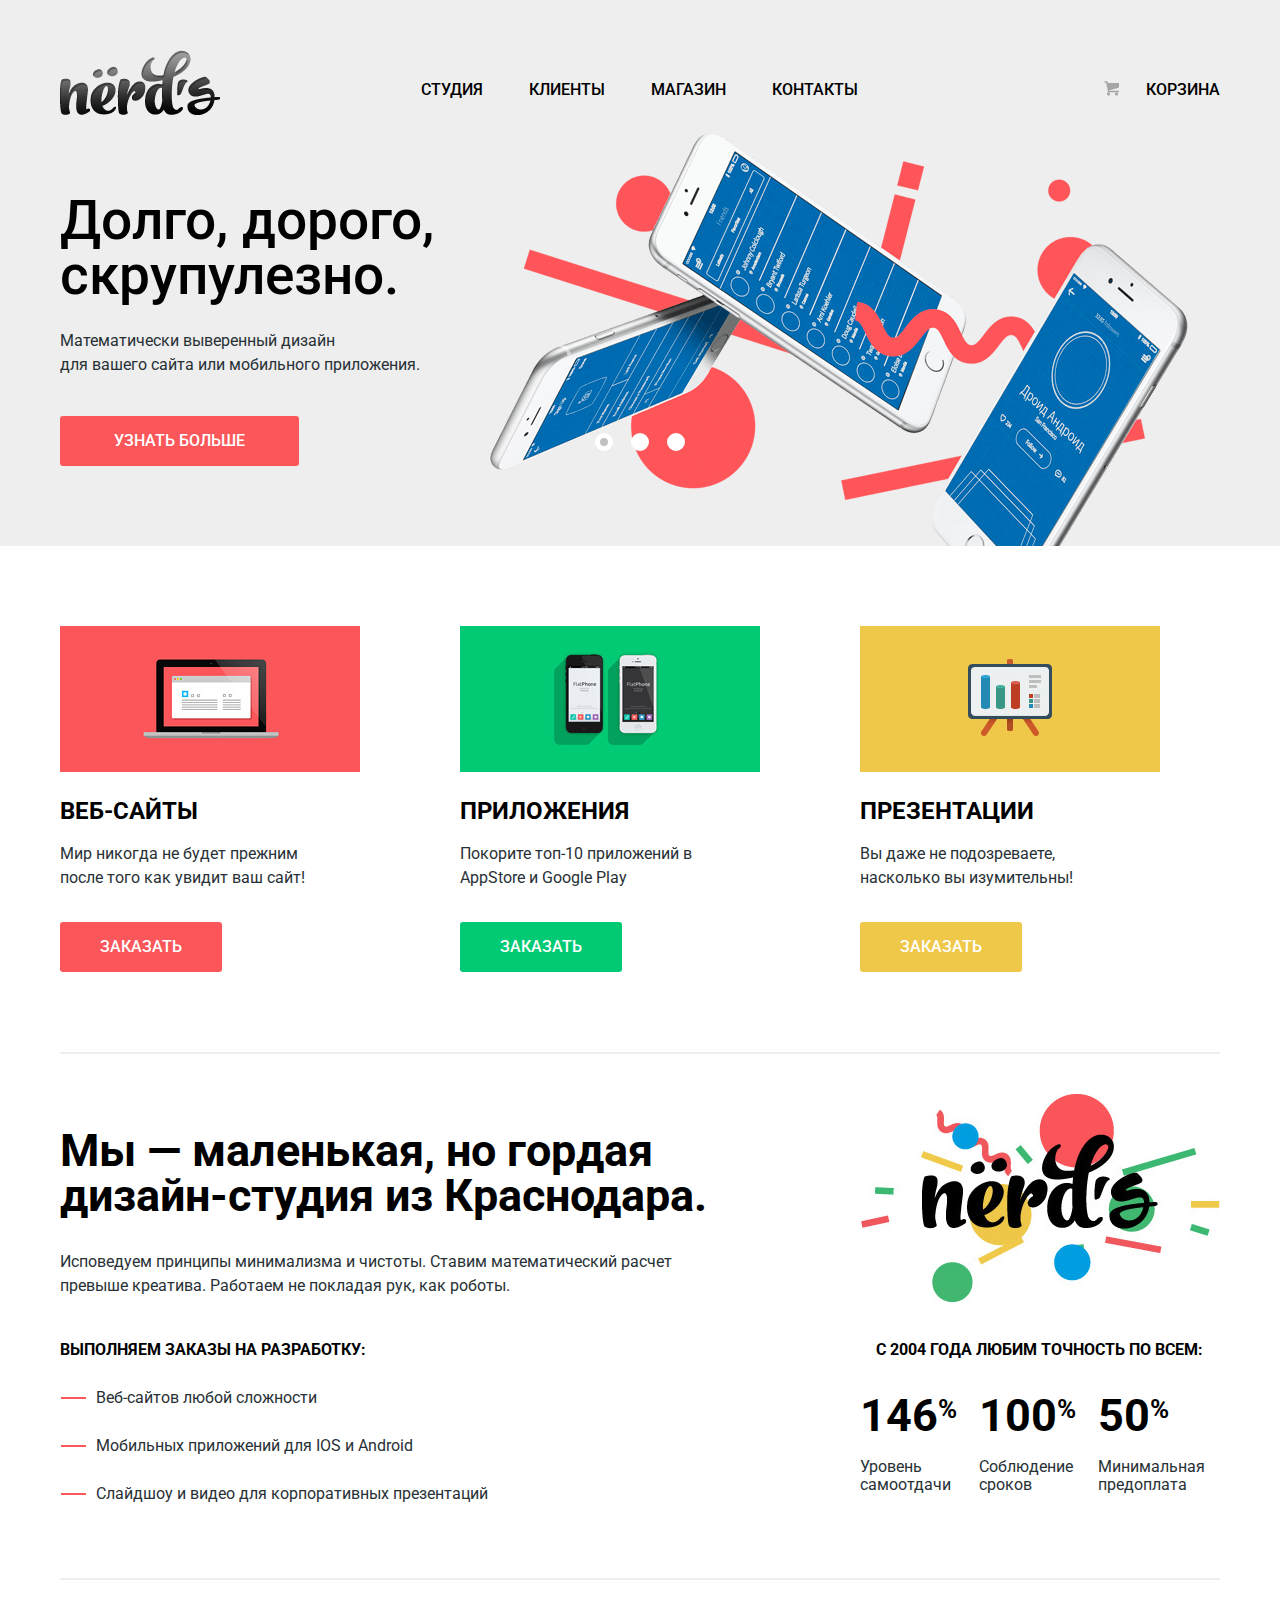
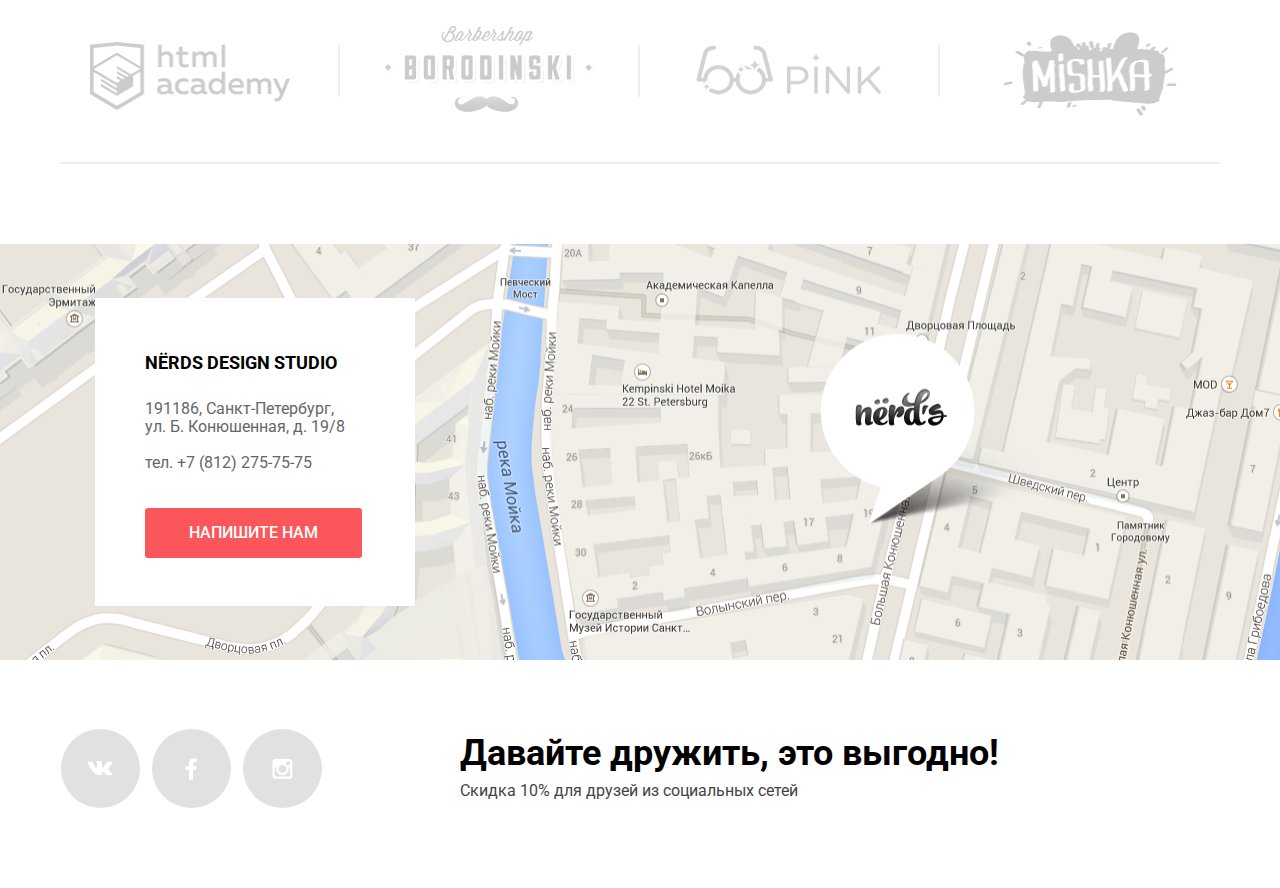
==== commit fb9c5049: "исправленя2" ====
--- a/index.html
+++ b/index.html
@@ -1,183 +1,185 @@
 <!DOCTYPE html>
 <html lang="ru">
-
-<head>
-    <meta charset="utf-8">
-    <title>HTML Academy: Нёрдс</title>
-    <link href="https://fonts.googleapis.com/css?family=Roboto:400,500,700&amp;subset=cyrillic" rel="stylesheet">
-    <link rel="stylesheet" href="css/style.css">
-</head>
-
-<body>
-    <header class="main-header">
-        <div class="container clearfix">
+   <head>
+      <meta charset="utf-8">
+      <title>HTML Academy: Нёрдс</title>
+      <link href="https://fonts.googleapis.com/css?family=Roboto:400,500,700&amp;subset=cyrillic" rel="stylesheet">
+      <link rel="stylesheet" href="css/normalize.css">
+      <link rel="stylesheet" href="css/style.css">
+   </head>
+   <body>
+      <header class="main-header">
+         <div class="container clearfix">
             <div class="header-menu clearfix">
-                <h1 class="index-logo">
-            <a><img src="img/nerds-logo.png" alt="Nёrds"></a>
-          </h1>
-                <nav class="main-navigation clearfix">
-                    <ul class="main-menu">
-                        <li>
-                            <a href="#">студия</a>
-                        </li>
-                        <li>
-                            <a href="#">клиенты</a>
-                        </li>
-                        <li>
-                            <a href="catalog.html">магазин</a>
-                        </li>
-                        <li>
-                            <a href="#">контакты</a>
-                        </li>
-                    </ul>
-                </nav>
-                <div class="user-block">
-                    <a class="cart" href="#">корзина</a>
-                </div>
+               <h1 class="index-logo">
+                  <a><img src="img/nerds-logo.png" alt="Nёrds"></a>
+               </h1>
+               <nav class="main-navigation clearfix">
+                  <ul class="main-menu">
+                     <li>
+                        <a href="#">студия</a>
+                     </li>
+                     <li>
+                        <a href="#">клиенты</a>
+                     </li>
+                     <li>
+                        <a href="catalog.html">магазин</a>
+                     </li>
+                     <li>
+                        <a href="#">контакты</a>
+                     </li>
+                  </ul>
+               </nav>
+               <div class="user-block">
+                  <a class="cart" href="#">корзина</a>
+               </div>
             </div>
             <div class="slider">
-                <input type="radio" id="btn-1" name="toggle" checked>
-                <input type="radio" id="btn-2" name="toggle">
-                <input type="radio" id="btn-3" name="toggle">
-                <div class="slider-controls">
-                    <label for="btn-1"></label>
-                    <label for="btn-2"></label>
-                    <label for="btn-3"></label>
-                </div>
-                <div class="slides">
-                    <div class="slide">
-                        <div class="slide-text">
-                            <div class="slide-title">Долго, дорого, скрупулезно.</div>
-                            <p>Математически выверенный дизайн
-                                <br> для вашего сайта или мобильного приложения.</p>
-                            <a class="btn" href="#">Узнать больше</a>
+               <input type="radio" id="btn-1" name="toggle" checked>
+               <input type="radio" id="btn-2" name="toggle">
+               <input type="radio" id="btn-3" name="toggle">
+               <div class="slider-controls">
+                  <label for="btn-1"></label>
+                  <label for="btn-2"></label>
+                  <label for="btn-3"></label>
+               </div>
+               <div class="slides">
+                  <div class="slide">
+                     <div class="slide-text">
+                        <div class="slide-title">Долго, дорого, скрупулезно.</div>
+                        <p>Математически выверенный дизайн
+                           <br> для вашего сайта или мобильного приложения.
+                        </p>
+                        <a class="btn" href="#">Узнать больше</a>
+                     </div>
+                  </div>
+                  <div class="slide">
+                     <div class="slide-text">
+                        <div class="slide-title">Любим математику как никто другой</div>
+                        <p>Никакого креатива, только математические формулы
+                           <br> для расчета идеальных пропорций.
+                        </p>
+                        <a class="btn" href="#">Узнать больше</a>
+                     </div>
+                  </div>
+                  <div class="slide">
+                     <div class="slide-text">
+                        <div class="slide-title">Только ночь,
+                           <br>только хардкор
                         </div>
-                    </div>
-                    <div class="slide">
-                        <div class="slide-text">
-                            <div class="slide-title">Любим математику как никто другой</div>
-                            <p>Никакого креатива, только математические формулы
-                                <br> для расчета идеальных пропорций.</p>
-                            <a class="btn" href="#">Узнать больше</a>
-                        </div>
-                    </div>
-                    <div class="slide">
-                        <div class="slide-text">
-                            <div class="slide-title">Только ночь,
-                                <br>только хардкор</div>
-                            <p>Работать днем, как все? Мы против этого.
-                                <br> Ближе к полуночи работа только начинается.</p>
-                            <a class="btn" href="#">Узнать больше</a>
-                        </div>
-                    </div>
-                </div>
+                        <p>Работать днем, как все? Мы против этого.
+                           <br> Ближе к полуночи работа только начинается.
+                        </p>
+                        <a class="btn" href="#">Узнать больше</a>
+                     </div>
+                  </div>
+               </div>
             </div>
-        </div>
-    </header>
-    <main class="container clearfix">
-        <div class="activities clearfix">
+         </div>
+      </header>
+      <main class="container clearfix">
+         <div class="activities clearfix">
             <section class="activity">
-                <img src="img/illustration-1.jpg" alt="Компьютер">
-                <h2>веб-сайты</h2>
-                <p>Мир никогда не будет прежним после того как увидит ваш сайт!</p>
-                <a class="btn" href="#">Заказать</a>
+               <img src="img/illustration-1.jpg" alt="Компьютер">
+               <h2>веб-сайты</h2>
+               <p>Мир никогда не будет прежним после того как увидит ваш сайт!</p>
+               <a class="btn" href="#">Заказать</a>
             </section>
             <section class="activity">
-                <img src="img/illustration-2.jpg" alt="Мобильный телефон">
-                <h2>Приложения</h2>
-                <p>Покорите топ-10 приложений в AppStore и Google Play</p>
-                <a class="btn btn-2" href="#">Заказать</a>
+               <img src="img/illustration-2.jpg" alt="Мобильный телефон">
+               <h2>Приложения</h2>
+               <p>Покорите топ-10 приложений в AppStore и Google Play</p>
+               <a class="btn btn-2" href="#">Заказать</a>
             </section>
             <section class="activity">
-                <img src="img/illustration-3.jpg" alt="Презентация">
-                <h2>Презентации</h2>
-                <p>Вы даже не подозреваете, насколько вы изумительны!</p>
-                <a class="btn btn-3" href="#">Заказать</a>
+               <img src="img/illustration-3.jpg" alt="Презентация">
+               <h2>Презентации</h2>
+               <p>Вы даже не подозреваете, насколько вы изумительны!</p>
+               <a class="btn btn-3" href="#">Заказать</a>
             </section>
-        </div>
-        <div class="company clearfix">
+         </div>
+         <div class="company clearfix">
             <div class="description-company">
-                <b>Мы — маленькая, но гордая дизайн-студия из Краснодара.</b>
-                <p>Исповедуем принципы минимализма и чистоты. Ставим математический расчет превыше креатива. Работаем не покладая рук, как роботы.</p>
-                <span>Выполняем заказы на разработку:</span>
-                <ul>
-                    <li>Веб-сайтов любой сложности</li>
-                    <li>Мобильных приложений для IOS и Android</li>
-                    <li>Слайдшоу и видео для корпоративных презентаций</li>
-                </ul>
+               <b>Мы — маленькая, но гордая дизайн-студия из Краснодара.</b>
+               <p>Исповедуем принципы минимализма и чистоты. Ставим математический расчет превыше креатива. Работаем не покладая рук, как роботы.</p>
+               <span>Выполняем заказы на разработку:</span>
+               <ul>
+                  <li>Веб-сайтов любой сложности</li>
+                  <li>Мобильных приложений для IOS и Android</li>
+                  <li>Слайдшоу и видео для корпоративных презентаций</li>
+               </ul>
             </div>
             <div class="about-percentage">
-                <img src="img/nerds-illustration.jpg" alt="logo-nerds">
-                <span>С 2004 года любим точность по всем:</span>
-                <ul>
-                    <li>
-                        <b>146<sup>%</sup></b>
-                        <p>Уровень самоотдачи</p>
-                    </li>
-                    <li>
-                        <b>100<sup>%</sup></b>
-                        <p>Соблюдение сроков</p>
-                    </li>
-                    <li>
-                        <b>50<sup>%</sup></b>
-                        <p>Минимальная предоплата</p>
-                    </li>
-                </ul>
+               <img src="img/nerds-illustration.jpg" alt="logo-nerds">
+               <span>С 2004 года любим точность по всем:</span>
+               <ul>
+                  <li>
+                     <b>146<sup>%</sup></b>
+                     <p>Уровень самоотдачи</p>
+                  </li>
+                  <li>
+                     <b>100<sup>%</sup></b>
+                     <p>Соблюдение сроков</p>
+                  </li>
+                  <li>
+                     <b>50<sup>%</sup></b>
+                     <p>Минимальная предоплата</p>
+                  </li>
+               </ul>
             </div>
-        </div>
-        <div class="sites clearfix">
-            <a href="#"><img src="img/logo-1.png" alt="logo html academy"  class="logo-html"></a>
+         </div>
+         <div class="sites clearfix">
+            <a href="#"><img src="img/logo-1.png" alt="logo html academy" class="logo-html"></a>
             <a href="#"><img src="img/logo-2.png" alt="logo barbershop Borodinsky" class="logo-barbershop"></a>
             <a href="#"><img src="img/logo-3.png" alt="logo pink" class="logo-pink"></a>
             <a href="#"><img src="img/logo-4.png" alt="logo mishka" class="logo-mishka"></a>
-        </div>
-    </main>
-    <footer class="main-footer">
-        <div class="map clearfix">
+         </div>
+      </main>
+      <footer class="main-footer">
+         <div class="map clearfix">
             <div class="contacts">
-                <span>Nёrds design studio</span>
-                <p>191186, Санкт-Петербург,
-                    <br>ул. Б. Конюшенная, д. 19/8
-                    <br><br> тел. +7 (812) 275-75-75
-                </p>
-                <a class="btn" href="#">Напишите нам</a>
+               <span>Nёrds design studio</span>
+               <p>191186, Санкт-Петербург,
+                  <br>ул. Б. Конюшенная, д. 19/8
+                  <br>
+                  <br> тел. +7 (812) 275-75-75
+               </p>
+               <a class="btn" href="#">Напишите нам</a>
             </div>
-        </div>
-        <div class="container clearfix">
+         </div>
+         <div class="container clearfix">
             <div class="footer-social">
-                <a class="social-btn social-btn-vk" href="#">Вконтакте</a>
-                <a class="social-btn social-btn-fb" href="#">Фейсбук</a>
-                <a class="social-btn social-btn-inst" href="#">Инстаграм</a>
+               <a class="social-btn social-btn-vk" href="#">Вконтакте</a>
+               <a class="social-btn social-btn-fb" href="#">Фейсбук</a>
+               <a class="social-btn social-btn-inst" href="#">Инстаграм</a>
             </div>
             <div class="footer-offer">
-                <b>Давайте дружить, это выгодно!</b>
-                <p>Скидка 10% для друзей из социальных сетей</p>
+               <b>Давайте дружить, это выгодно!</b>
+               <p>Скидка 10% для друзей из социальных сетей</p>
             </div>
-        </div>
-        <div class="modal-content">
+         </div>
+         <div class="modal-content">
             <button class="modal-content-close" type="button" title="Закрыть">Закрыть</button>
             <h2 class="modal-content-title">Напишите нам</h2>
             <form class="contact-form" action="https://echo.htmlacademy.ru" method="post">
-              <div class="name">
-                <label class="icon-name-label">Ваше имя:
+               <div class="name">
+                  <label class="icon-name-label">Ваше имя:
                   <input class="icon-name-input" type="text" name="name" placeholder="Представьтесь, пожалуйста">
-                </label>
-              </div>
-              <div class="mail">
-                <label class="icon-mail-label">Ваш e-mail:
+                  </label>
+               </div>
+               <div class="mail">
+                  <label class="icon-mail-label">Ваш e-mail:
                   <input class="icon-mail-input" type="text" name="mail" placeholder="Для отправки ответа">
-                </label>
-              </div>
-              <div class="text">
-                <label class="icon-text-label">Текст письма:
+                  </label>
+               </div>
+               <div class="text">
+                  <label class="icon-text-label">Текст письма:
                   <input class="icon-text-input" type="text" name="text" placeholder="В свободной форме">
-                </label>
-              </div>
-              <button type="submit" class="btn send">Отправить</button>
+                  </label>
+               </div>
+               <button type="submit" class="btn send">Отправить</button>
             </form>
-          </div>
-    </footer>
-
-</body>
-
+         </div>
+      </footer>
+   </body>
 </html>
--- a/css/style.css
+++ b/css/style.css
@@ -35,7 +35,7 @@
 }
 .main-navigation {
     float: left;
-    width: 486px;
+    width: 490px;
     margin-top: 60px;
 }
 .main-navigation ul {
@@ -56,8 +56,10 @@
     display: block;
     color: #000000;
     text-decoration: none;
-    padding: 15px 23px;
-    padding-bottom: 12px;
+    padding-top: 15px;
+    padding-bottom: 3px;
+    margin-left: 23px;
+    margin-right: 23px;
 }
 .main-navigation a:hover {
     color: #fb565a;
@@ -66,17 +68,7 @@
     opacity: 0.3
 }
 .main-navigation .active {
-    position: relative;
-}
-.main-navigation .active::after {
-    content: "";
-    position: absolute;
-    right: 23px;
-    bottom: 7px;
-    left: 23px;
-    width: 100%;
-    height: 2px;
-    background-color: #fb565a;
+    border-bottom: 2px solid #fb565a;
 }
 .main-navigation .active a:hover {
     color: #000000;
@@ -176,11 +168,11 @@
     margin-top: 23px;
     padding: 16px 54px;
 }
-.slide .btn:hover{
-  background-color: #e74246;
-}
-.slide .btn:active{
-  background-color: #d7373b;
+.slide .btn:hover {
+    background-color: #e74246;
+}
+.slide .btn:active {
+    background-color: #d7373b;
 }
 .slide:nth-child(1) {
     background: url(../img/slide1.png) no-repeat 430px 10px;
@@ -217,20 +209,20 @@
     vertical-align: top;
     text-align: center;
 }
-.btn-1:hover{
-  background-color: #e74246;
+.btn-1:hover {
+    background-color: #e74246;
 }
 .btn-2 {
     background: #00ca74;
 }
-.btn-2:hover{
-  background-color: #00bc6c;
+.btn-2:hover {
+    background-color: #00bc6c;
 }
 .btn-3 {
     background: #efc849;
 }
-.btn-3:hover{
-  background-color: #eab534;
+.btn-3:hover {
+    background-color: #eab534;
 }
 .activities {
     margin-top: 80px;
@@ -313,7 +305,7 @@
 .about-percentage img {
     padding-bottom: 32px;
 }
-.about-percentage span{
+.about-percentage span {
     padding-left: 16px;
 }
 .about-percentage ul {
@@ -337,30 +329,30 @@
     line-height: 18px;
     color: #283136;
 }
-.about-percentage sup{
-  font-size: 26px;
+.about-percentage sup {
+    font-size: 26px;
 }
 .sites {
     border-top: 2px solid #eeeeee;
     border-bottom: 2px solid #eeeeee;
     margin-bottom: 20px;
 }
-.sites a{
-  width: 278px;
-  height: 52px;
-  float: left;
-  margin-bottom: 65px;
-  margin-top: 65px;
-  border-right: 2px solid #eeeeee;
-}
-.sites a:nth-child(2){
-  width: 298px
-}
-.sites a:nth-child(3){
-  width: 298px;
-}
-.sites a:last-child{
-  border-right: none;
+.sites a {
+    width: 278px;
+    height: 52px;
+    float: left;
+    margin-bottom: 65px;
+    margin-top: 65px;
+    border-right: 2px solid #eeeeee;
+}
+.sites a:nth-child(2) {
+    width: 298px
+}
+.sites a:nth-child(3) {
+    width: 298px;
+}
+.sites a:last-child {
+    border-right: none;
 }
 .sites img {
     opacity: 0.2;
@@ -567,7 +559,8 @@
     content: "";
     position: absolute;
     top: -2px;
-    left: -2px;;
+    left: -2px;
+    ;
     width: 27px;
     height: 23px;
     background-image: url(../img/checkbox-on.png);
@@ -706,7 +699,7 @@
     color: #000000;
     margin-right: 8px;
 }
-.catalog-pagination .active{
+.catalog-pagination .active {
     border: 3px solid #dbdbdb;
     background: #ffffff;
     padding: 13px 17px;
@@ -715,7 +708,7 @@
     padding: 16px 78px;
 }
 .main-footer {
-  position: relative;
+    position: relative;
     margin-top: 60px;
     margin-bottom: 70px;
 }
@@ -805,8 +798,7 @@
 .modal-content {
     display: none;
     position: absolute;
-    top: 1706px;
-bottom: 122px;
+    bottom: 122px;
     left: 50%;
     margin-left: -480px;
     width: 760px;
@@ -862,49 +854,49 @@
     border: 2px solid #d7dcde;
     border-radius: 3px;
 }
- .name{
-  position: relative;
-  padding-top: 30px;
+.name {
+    position: relative;
+    padding-top: 30px;
     width: 360px;
 }
- .mail{
-  position: relative;
-  padding-top: 30px;
-  width: 360px;
-  margin-left: 400px;
-  margin-top: -30px;
-}
- .text{
-  position: relative;
-  padding-top: 30px;
+.mail {
+    position: relative;
+    padding-top: 30px;
+    width: 360px;
+    margin-left: 400px;
+    margin-top: -30px;
+}
+.text {
+    position: relative;
+    padding-top: 30px;
     width: 756px;
     margin-top: 82px;
 }
-.icon-name-label{
-  position: absolute;
-  top: -10px;
-}
-.icon-mail-label{
-  position: absolute;
-  top: -10px;
-}
-.icon-text-label{
-  position: absolute;
-  top: -10px;
-}
-.icon-name-input{
-  width: 330px;
-}
-.icon-mail-input{
-  width: 330px;
+.icon-name-label {
+    position: absolute;
+    top: -10px;
+}
+.icon-mail-label {
+    position: absolute;
+    top: -10px;
+}
+.icon-text-label {
+    position: absolute;
+    top: -10px;
+}
+.icon-name-input {
+    width: 330px;
+}
+.icon-mail-input {
+    width: 330px;
 }
 .icon-text-input {
     width: 726px;
     height: 86px
 }
 .send {
-  margin-top: 152px;
-  margin-bottom: 54px;
+    margin-top: 152px;
+    margin-bottom: 54px;
     border: none;
     width: 260px;
 }
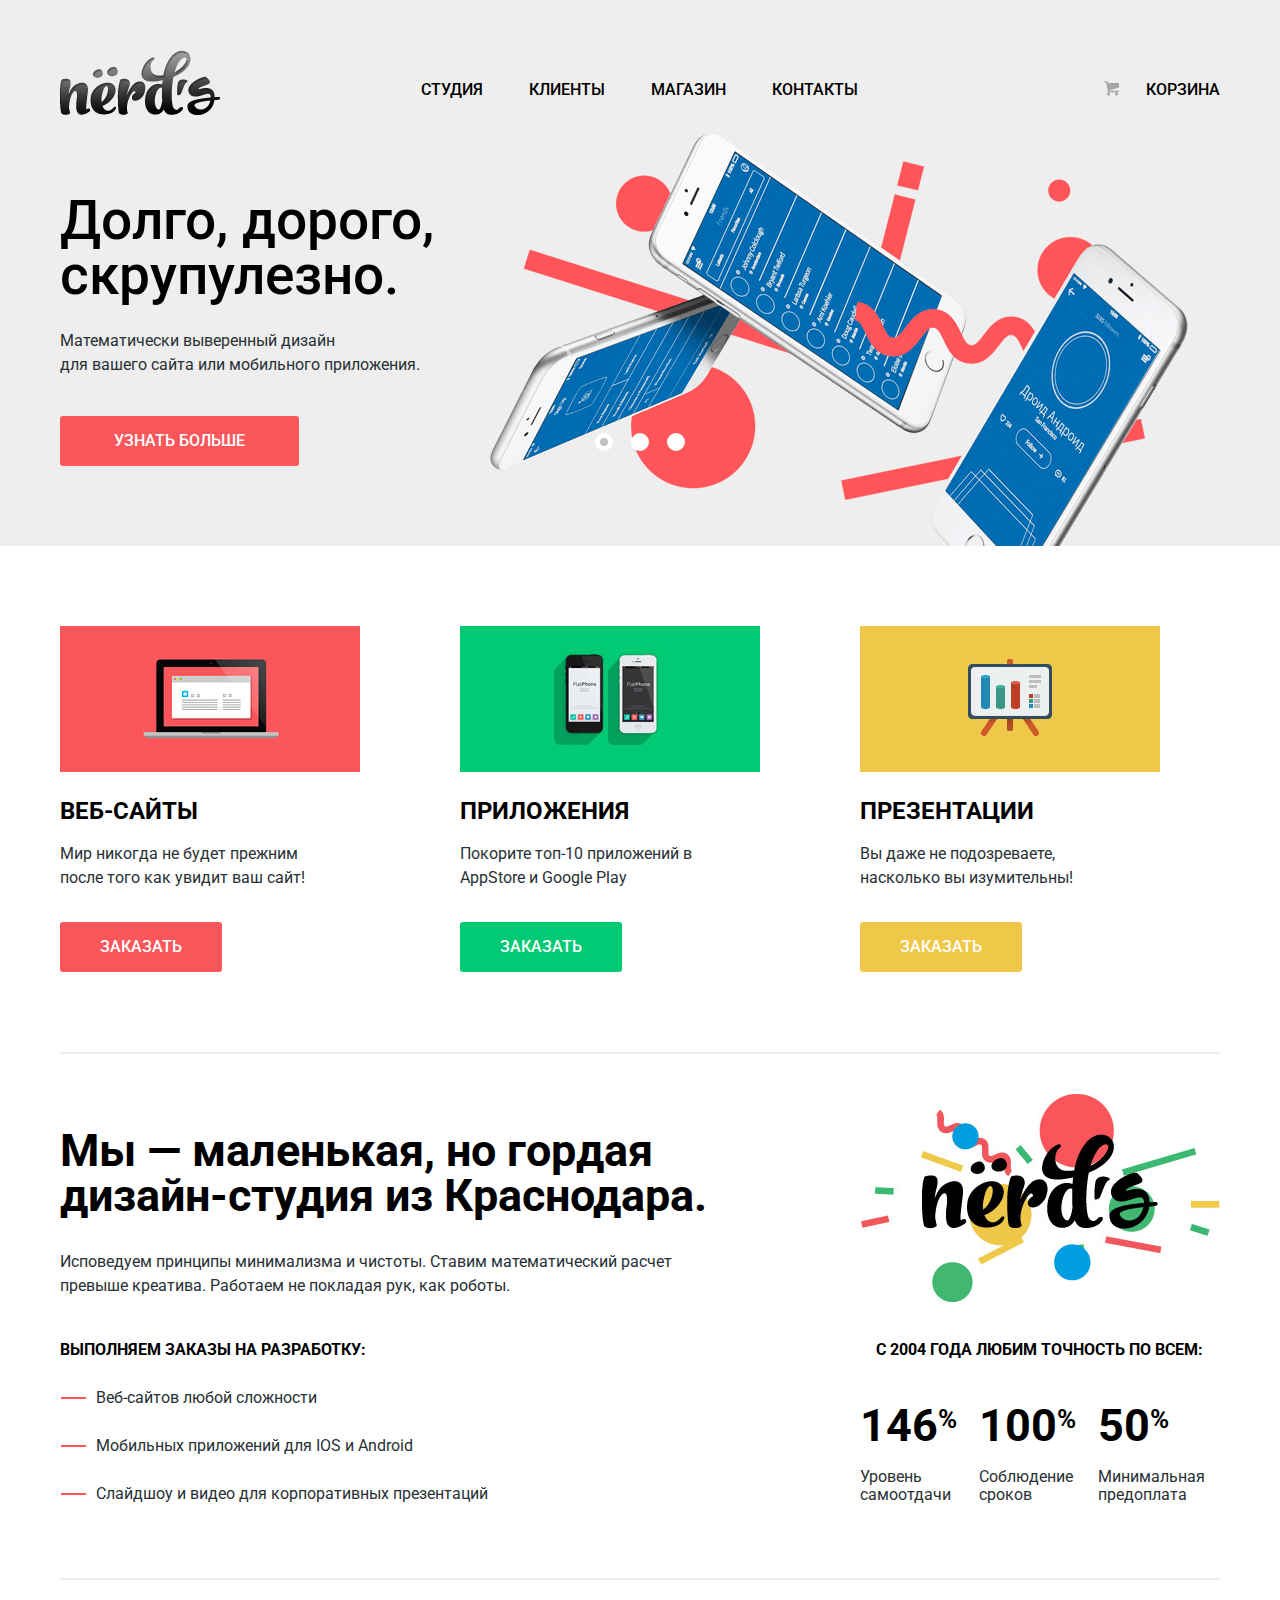
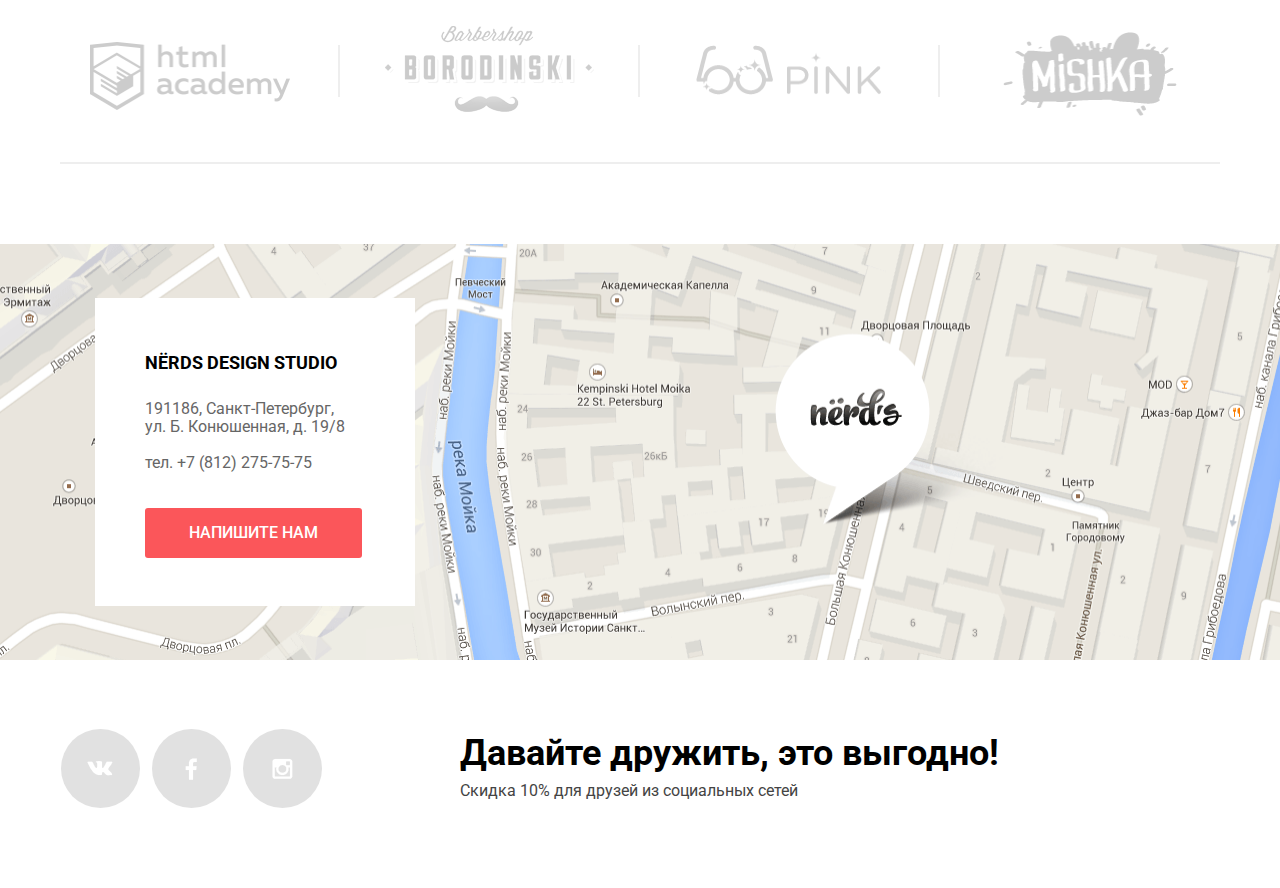
==== commit 10b7bcb8: "финальная версия 1" ====
--- a/index.html
+++ b/index.html
@@ -12,7 +12,7 @@
          <div class="container clearfix">
             <div class="header-menu clearfix">
                <h1 class="index-logo">
-                  <a><img src="img/nerds-logo.png" alt="Nёrds"></a>
+                  <a href="#"><img src="img/nerds-logo.png" alt="Nёrds" width="160px" height="65px"></a>
                </h1>
                <nav class="main-navigation clearfix">
                   <ul class="main-menu">
@@ -80,19 +80,19 @@
       <main class="container clearfix">
          <div class="activities clearfix">
             <section class="activity">
-               <img src="img/illustration-1.jpg" alt="Компьютер">
+               <img src="img/illustration-1.jpg" alt="Компьютер" width="300px" height="146px">
                <h2>веб-сайты</h2>
                <p>Мир никогда не будет прежним после того как увидит ваш сайт!</p>
                <a class="btn" href="#">Заказать</a>
             </section>
             <section class="activity">
-               <img src="img/illustration-2.jpg" alt="Мобильный телефон">
+               <img src="img/illustration-2.jpg" alt="Мобильный телефон" width="300px" height="146px">
                <h2>Приложения</h2>
                <p>Покорите топ-10 приложений в AppStore и Google Play</p>
                <a class="btn btn-2" href="#">Заказать</a>
             </section>
             <section class="activity">
-               <img src="img/illustration-3.jpg" alt="Презентация">
+               <img src="img/illustration-3.jpg" alt="Презентация" width="300px" height="146px">
                <h2>Презентации</h2>
                <p>Вы даже не подозреваете, насколько вы изумительны!</p>
                <a class="btn btn-3" href="#">Заказать</a>
@@ -110,7 +110,7 @@
                </ul>
             </div>
             <div class="about-percentage">
-               <img src="img/nerds-illustration.jpg" alt="logo-nerds">
+               <img src="img/nerds-illustration.jpg" alt="logo-nerds" width="360px" height="208px">
                <span>С 2004 года любим точность по всем:</span>
                <ul>
                   <li>
@@ -129,15 +129,15 @@
             </div>
          </div>
          <div class="sites clearfix">
-            <a href="#"><img src="img/logo-1.png" alt="logo html academy" class="logo-html"></a>
-            <a href="#"><img src="img/logo-2.png" alt="logo barbershop Borodinsky" class="logo-barbershop"></a>
-            <a href="#"><img src="img/logo-3.png" alt="logo pink" class="logo-pink"></a>
-            <a href="#"><img src="img/logo-4.png" alt="logo mishka" class="logo-mishka"></a>
+            <a href="#"><img src="img/logo-1.png" alt="logo html academy" class="logo-html" width="200px" height="68px"></a>
+            <a href="#"><img src="img/logo-2.png" alt="logo barbershop Borodinsky" class="logo-barbershop" width="209px" height="90px"></a>
+            <a href="#"><img src="img/logo-3.png" alt="logo pink" class="logo-pink" width="185px" height="50px"></a>
+            <a href="#"><img src="img/logo-4.png" alt="logo mishka" class="logo-mishka" width="174px" height="84px"></a>
          </div>
       </main>
       <footer class="main-footer">
          <div class="map clearfix">
-            <div class="contacts">
+            <div class="container contacts">
                <span>Nёrds design studio</span>
                <p>191186, Санкт-Петербург,
                   <br>ул. Б. Конюшенная, д. 19/8
--- a/css/style.css
+++ b/css/style.css
@@ -318,7 +318,7 @@
     width: 105px;
     float: left;
     margin-right: 14px;
-    padding-top: 31px;
+    padding-top: 41px;
 }
 .about-percentage li:nth-child(3) {
     margin-right: 0;
@@ -672,7 +672,7 @@
     bottom: 0;
     background-color: #eeeeee;
     width: 100%;
-    height: 232px;
+    min-height: 232px;
     text-align: center;
 }
 .product-description h2 a {
@@ -704,7 +704,7 @@
     background: #ffffff;
     padding: 13px 17px;
 }
-.catalog-pagination .btn:nth-child(4) {
+.catalog-pagination .btn:last-child {
     padding: 16px 78px;
 }
 .main-footer {
@@ -716,13 +716,14 @@
     background: url(../img/map.png);
     background-size: 1440px 418px;
     margin-bottom: 70px;
+    margin-left: -45px;
 }
 .contacts {
-    margin-left: 95px;
+    margin-left: 140px;
     margin-top: 54px;
     margin-bottom: 54px;
     width: 220px;
-    height: 220px;
+    min-height: 220px;
     float: left;
     padding: 50px;
     padding-bottom: 38px;
